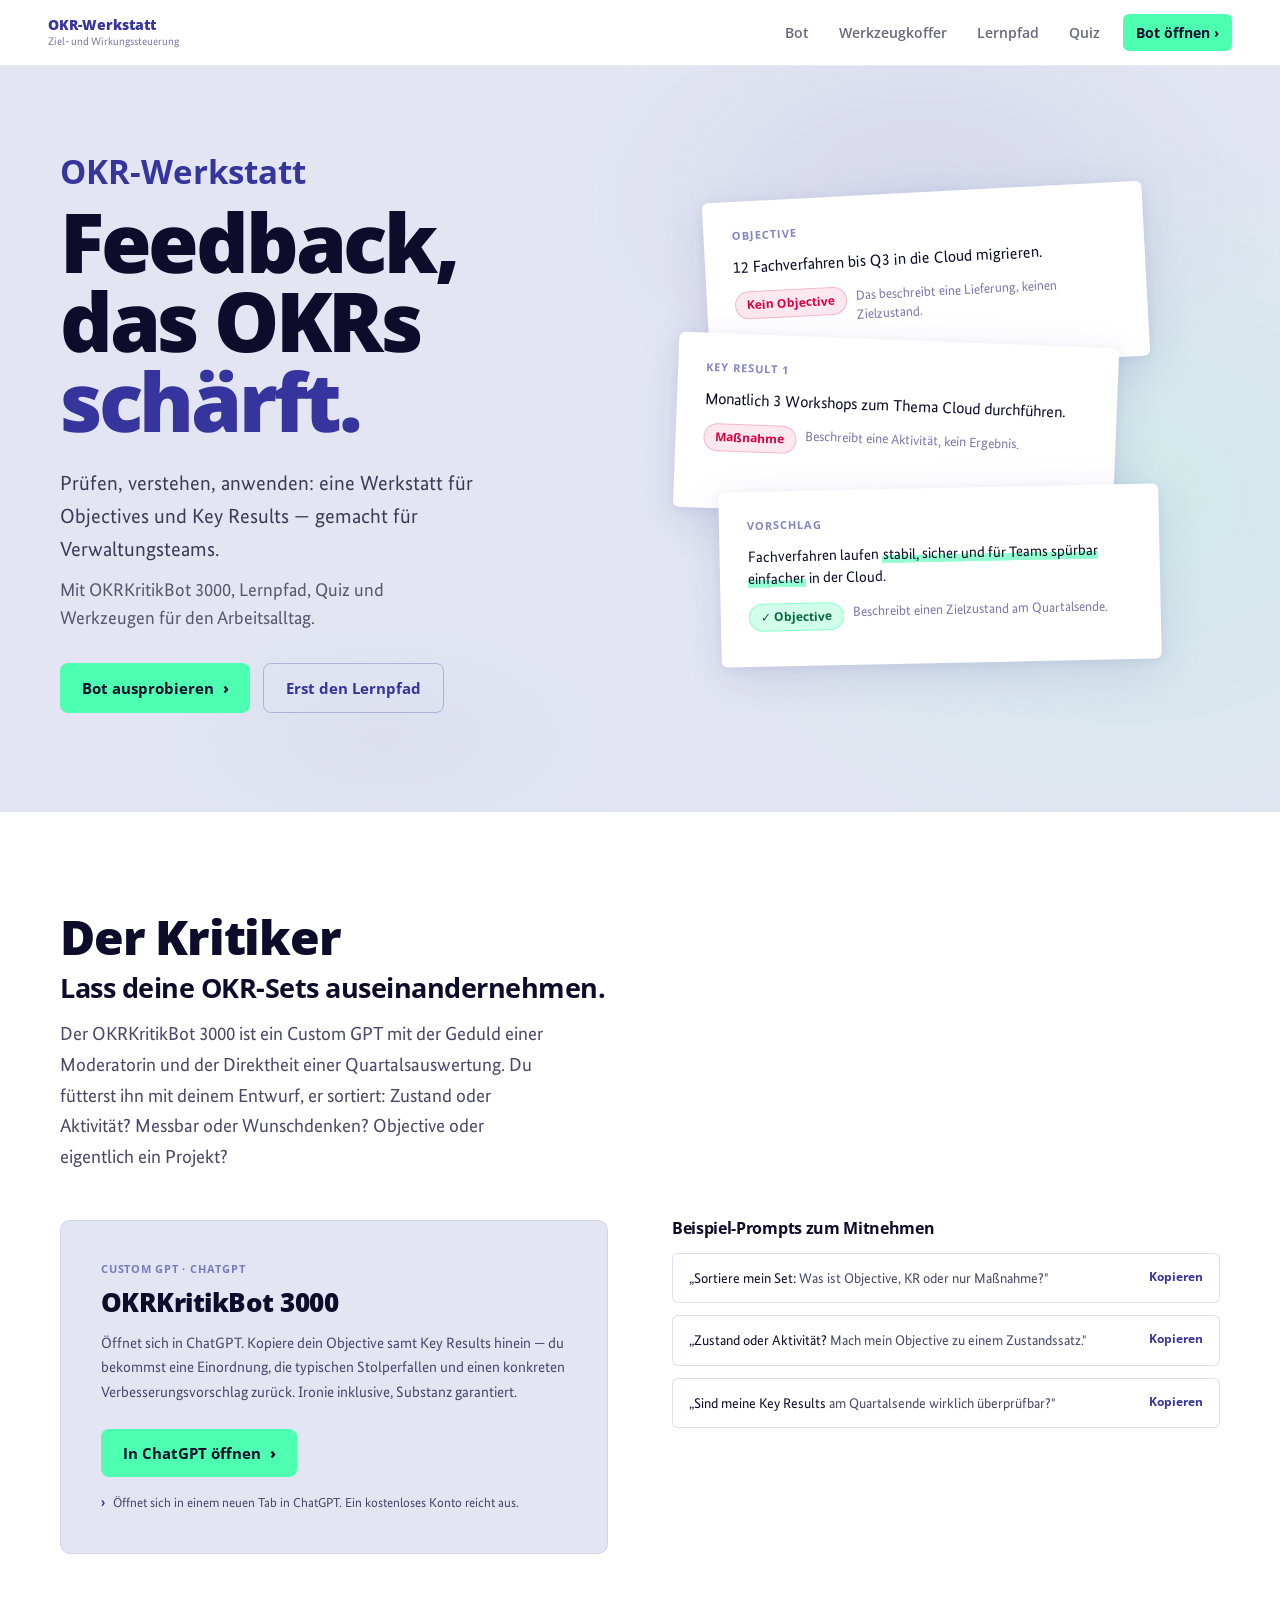
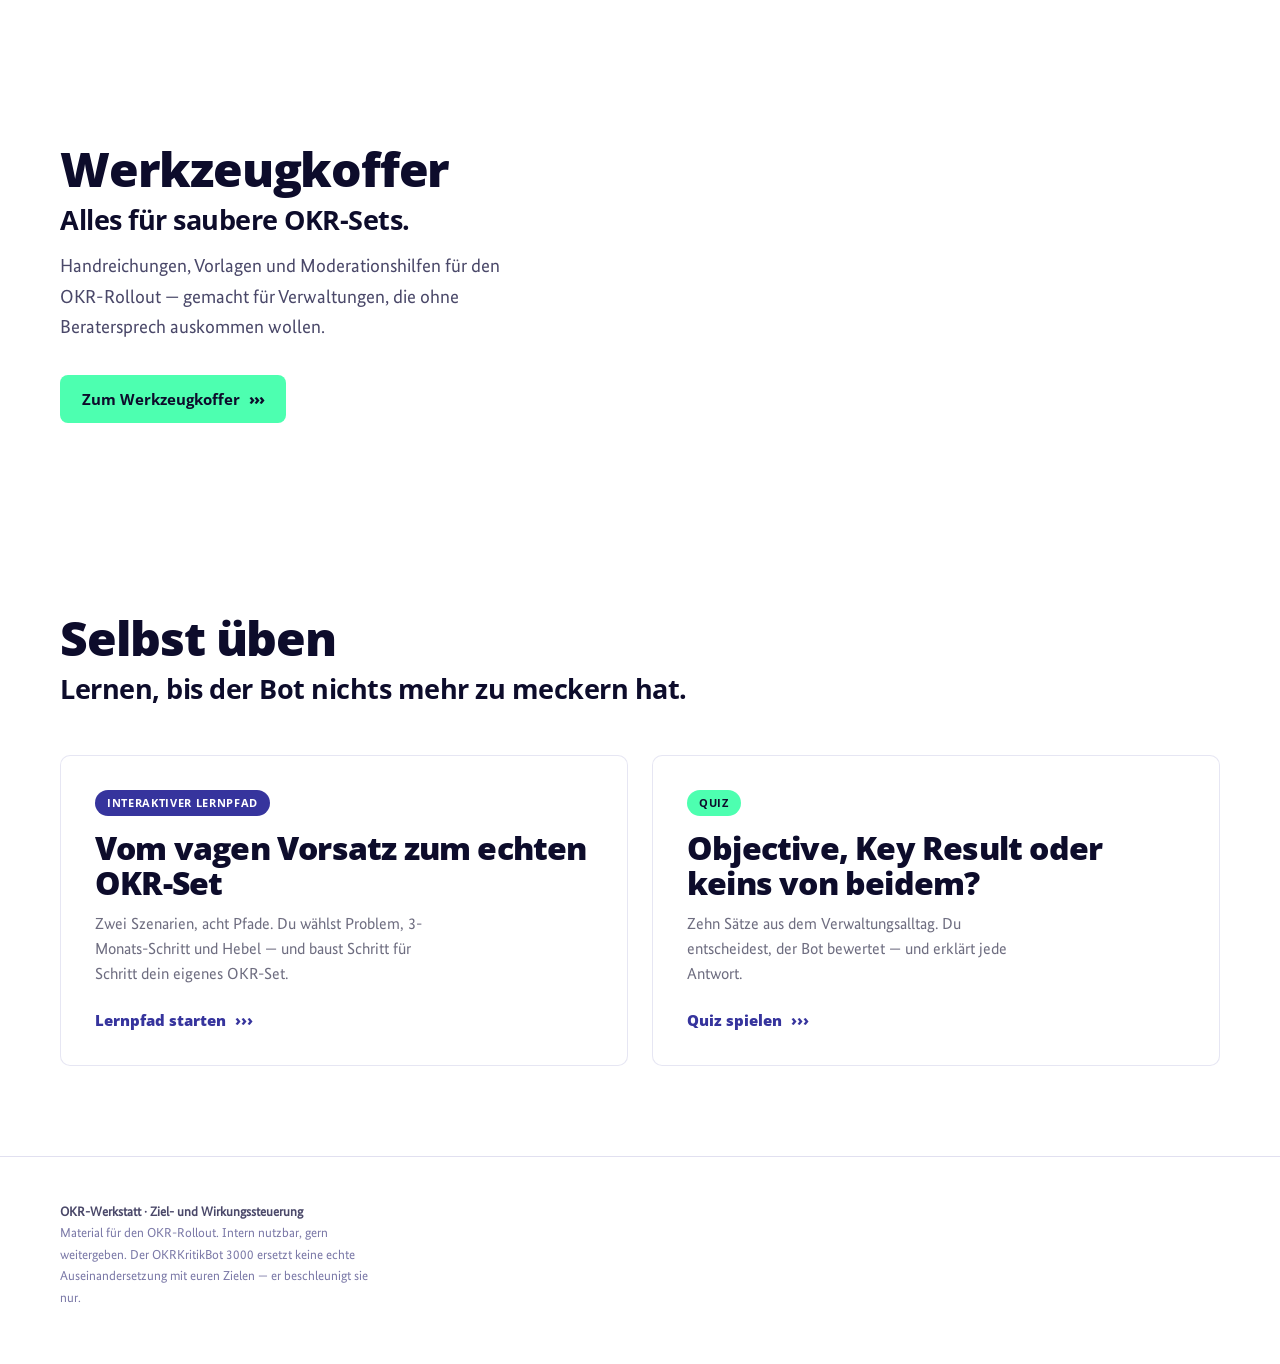
==== index.html @ 4424d6af "Reframe homepage as OKR-Werkstatt" ====
<!DOCTYPE html>
<html lang="de">
<head>
<meta charset="UTF-8" />
<meta name="viewport" content="width=device-width, initial-scale=1.0" />
<meta name="description" content="Die OKR-Werkstatt für Verwaltungsteams: OKRs prüfen, verstehen und mit praktischen Werkzeugen anwenden." />
<title>OKR-Werkstatt — Ziel- und Wirkungssteuerung</title>
<link rel="stylesheet" href="shared/tokens.css" />
<style>
  :root { --accent: #4DFFB0; --accent-ink: #0D0C2B; --r-card: 6px; --r-panel: 10px; }
  .wrap { width: min(1160px, 92vw); margin-inline: auto; }
  section { position: relative; }

  /* ══ NAV ══ */
  nav.top {
    position: sticky; top: 0; z-index: 50;
    display: flex; align-items: center; justify-content: space-between;
    padding: 14px clamp(18px, 4vw, 48px);
    background: rgba(255,255,255,0.92); backdrop-filter: blur(14px);
    border-bottom: 1px solid rgba(54,52,157,0.1);
  }
  nav.top .brand .tag { font-family: var(--display); color: var(--blau); line-height: 1.25; }
  nav.top .brand .tag strong { display: block; font-weight: 800; font-size: 14px; }
  nav.top .brand .tag small { display: block; margin-top: 2px; color: var(--fg-muted); font-family: var(--body); font-size: 11px; font-weight: 400; }
  nav.top .links { display: flex; align-items: center; gap: 4px; }
  nav.top .links a { font-family: var(--display); font-weight: 600; font-size: 14px; text-decoration: none; color: rgba(13,12,43,0.62); padding: 8px 13px; border-radius: 6px; transition: color .2s, background .2s; }
  nav.top .links a:hover { color: var(--blau); background: rgba(54,52,157,0.07); }
  nav.top .links a.cta { background: var(--minze); color: var(--dunkel); font-weight: 700; margin-left: 6px; white-space: nowrap; }
  nav.top .links a.cta:hover { filter: brightness(1.06); }
  @media (max-width: 760px) { .nav-hide { display: none !important; } }

  /* ══ HERO ══ */
  .hero {
    background: #E3E6F2;
    background-image:
      radial-gradient(ellipse 55% 75% at 88% 58%, rgba(77,255,176,0.13) 0%, transparent 65%),
      radial-gradient(ellipse 50% 55% at 72% 18%, rgba(54,52,157,0.08) 0%, transparent 58%),
      radial-gradient(ellipse 40% 35% at 30% 90%, rgba(54,52,157,0.04) 0%, transparent 55%);
    padding: clamp(72px, 10vh, 120px) 0 clamp(80px, 11vh, 130px);
    position: relative; overflow: hidden;
  }
  .hero-wrap {
    display: grid; grid-template-columns: 1fr 1fr;
    gap: clamp(24px, 3.5vw, 56px); align-items: center;
  }
  @media (max-width: 900px) { .hero-wrap { grid-template-columns: 1fr; } }

  /* headline */
  .hero-product { display: block; font-family: var(--display); font-weight: 700; font-size: 0.4em; letter-spacing: 0; color: var(--blau); margin-bottom: 14px; }
  .hero h1 { font-family: var(--display); font-weight: 800; font-size: clamp(3.2rem, 6.4vw, 5.5rem); letter-spacing: -0.04em; line-height: 0.97; color: var(--dunkel); margin: 0; }
  .hero h1 .hl { color: var(--blau); }
  .hero .sub-1 { margin-top: 26px; font-size: clamp(1.08rem, 1.7vw, 1.28rem); line-height: 1.62; color: rgba(13,12,43,0.78); max-width: 42ch; }
  .hero .sub-2 { margin-top: 10px; font-size: clamp(1rem, 1.5vw, 1.15rem); line-height: 1.55; color: rgba(13,12,43,0.66); max-width: 44ch; }
  .hero-cta { display: flex; gap: 13px; margin-top: 30px; flex-wrap: wrap; }

  /* ══ BUTTONS ══ */
  .btn { font-family: var(--display); font-weight: 700; font-size: 15px; cursor: pointer; border: none; border-radius: 8px; padding: 13px 22px; text-decoration: none; display: inline-flex; align-items: center; gap: 9px; transition: transform .15s, filter .2s, background .2s; }
  .btn:active { transform: scale(0.97); }
  .btn .ch { font-weight: 800; letter-spacing: -0.06em; }
  .btn-mint { background: var(--minze); color: var(--dunkel); }
  .btn-mint:hover { filter: brightness(1.07); }
  .btn-outline { background: transparent; color: var(--blau); border: 1.5px solid rgba(54,52,157,0.28); }
  .btn-outline:hover { background: rgba(54,52,157,0.07); }
  .btn-accent { background: var(--accent); color: var(--accent-ink); }
  .btn-accent:hover { filter: brightness(1.07); }
  .btn-ghost { background: transparent; color: #fff; border: 1.5px solid rgba(255,255,255,0.4); }
  .btn-ghost:hover { background: rgba(255,255,255,0.1); }

  /* ══ STACKED DOC CARDS ══ */
  .hero-docs {
    position: relative; height: clamp(450px, 54vh, 540px);
  }
  @media (max-width: 900px) { .hero-docs { height: 380px; margin-bottom: 20px; } }

  .doc-card {
    position: absolute; background: #fff; border-radius: var(--r-card);
    box-shadow: 0 14px 44px rgba(54,52,157,0.13), 0 2px 10px rgba(54,52,157,0.07);
    padding: 26px 28px; width: clamp(320px, 44vw, 440px); min-height: 175px;
    font-family: var(--body);
  }
  .dc-meta { font-family: var(--display); font-weight: 700; font-size: 11px; letter-spacing: 0.09em; text-transform: uppercase; color: rgba(54,52,157,0.6); margin-bottom: 11px; }
  .dc-field { font-family: var(--display); font-weight: 800; font-size: 11.5px; letter-spacing: 0.07em; text-transform: uppercase; color: var(--fg-muted); margin-bottom: 7px; }
  .dc-text { font-size: 16px; line-height: 1.48; color: var(--dunkel); }
  .dc-text.underlined { text-decoration: underline; text-decoration-color: var(--kirsche); text-decoration-thickness: 2px; }
  .dc-ann { display: flex; align-items: flex-start; gap: 9px; margin-top: 13px; }
  .dc-pill { font-family: var(--display); font-weight: 700; font-size: 12px; padding: 4px 11px; border-radius: 999px; white-space: nowrap; flex-shrink: 0; }
  .dc-pill.red { color: var(--kirsche); background: rgba(219,0,69,0.09); border: 1px solid rgba(219,0,69,0.22); }
  .dc-pill.grn { color: #0a6640; background: rgba(77,255,176,0.25); border: 1px solid rgba(77,255,176,0.55); }
  .dc-note { font-size: 13.5px; color: var(--fg-muted); line-height: 1.42; }
  .dc-better { font-size: 15px; color: var(--dunkel); line-height: 1.52; margin-top: 9px; }
  .dc-swipe { background-image: linear-gradient(transparent 58%, rgba(77,255,176,0.6) 58%); padding: 0 1px; }

  .doc-card:nth-child(1) { top: 0;     left: 44px;  transform: rotate(-3deg);   z-index: 1; }
  .doc-card:nth-child(2) { top: 148px; left: 14px;  transform: rotate(2.2deg);  z-index: 2; }
  .doc-card:nth-child(3) { top: 296px; left: 58px;  transform: rotate(-1.2deg); z-index: 3; }
  @media (max-width: 900px) {
    .doc-card { width: 230px; padding: 16px 18px; }
    .doc-card:nth-child(1) { top: 0;    left: 20px; }
    .doc-card:nth-child(2) { top: 110px; left: 8px; }
    .doc-card:nth-child(3) { top: 220px; left: 30px; }
  }

  /* ══ SECTIONS ══ */
  .sec-pad { padding: clamp(60px, 10vh, 120px) 0; }
  .kicker-num { font-family: var(--display); font-weight: 800; font-size: 13px; color: var(--blau); letter-spacing: 0.03em; }
  .sec-title { font-size: clamp(1.9rem, 4vw, 3rem); font-weight: 800; letter-spacing: -0.025em; line-height: 1.04; margin-top: 10px; text-wrap: balance; }
  .sec-sub { font-size: clamp(1rem, 1.5vw, 1.18rem); color: var(--fg-2); max-width: 54ch; margin-top: 16px; line-height: 1.62; }
  .sec-subhead { font-family: var(--display); font-weight: 700; font-size: clamp(1.25rem, 2.2vw, 1.7rem); letter-spacing: -0.018em; line-height: 1.15; color: var(--dunkel); margin-top: 10px; }

  /* ══ BOT SECTION ══ */
  .bot { background: #fff; }
  .bot-grid { display: grid; grid-template-columns: 1fr 1fr; gap: clamp(34px, 5vw, 64px); align-items: start; margin-top: 48px; }
  @media (max-width: 900px) { .bot-grid { grid-template-columns: 1fr; } }
  .bot-card { background: var(--lavendel); border-radius: var(--r-panel); padding: clamp(28px, 4vw, 40px); border: 1px solid rgba(54,52,157,0.1); }
  .bot-card .robo { font-family: var(--display); font-weight: 700; font-size: 11px; letter-spacing: 0.07em; text-transform: uppercase; color: var(--blau); opacity: 0.6; margin-bottom: 10px; }
  .bot-card h3 { font-size: 1.65rem; font-weight: 800; color: var(--dunkel); line-height: 1.1; }
  .bot-card p { color: var(--fg-2); margin-top: 14px; line-height: 1.65; font-size: 15px; }
  .bot-card .btn { margin-top: 24px; }
  .embed-note { margin-top: 16px; font-size: 13px; color: var(--fg-2); display: flex; gap: 8px; align-items: flex-start; }
  .embed-note .ch { color: var(--blau); font-weight: 800; flex-shrink: 0; }

  .prompts { display: flex; flex-direction: column; gap: 12px; }
  .prompts h4 { font-family: var(--display); font-weight: 700; font-size: 1rem; color: var(--fg); margin-bottom: 4px; }
  .prompt { display: flex; align-items: flex-start; gap: 14px; padding: 14px 16px; background: #fff; border: 1px solid var(--line); border-radius: var(--r-card); cursor: pointer; text-align: left; width: 100%; font-family: var(--body); transition: border-color .2s, transform .15s, box-shadow .2s; }
  .prompt:hover { border-color: var(--blau-40); transform: translateY(-2px); box-shadow: 0 8px 24px rgba(54,52,157,0.09); }
  .prompt .q { font-size: 14px; color: var(--fg); line-height: 1.45; }
  .prompt .q span { color: var(--fg-2); }
  .prompt .copy { margin-left: auto; font-family: var(--display); font-weight: 700; font-size: 12px; color: var(--blau); white-space: nowrap; padding-left: 8px; }
  .prompt.copied .copy { color: var(--kirsche); }

  /* ══ WERKZEUGKOFFER TEASER ══ */
  .koffer-teaser { margin-top: 44px; }
  .kt-phases { display: grid; grid-template-columns: repeat(3, 1fr); gap: clamp(20px, 4vw, 48px); }
  @media (max-width: 720px) { .kt-phases { grid-template-columns: 1fr; gap: 0; } }
  .kt-phase { padding-top: 16px; border-top: 1.5px solid rgba(54,52,157,0.18); }
  @media (max-width: 720px) { .kt-phase { padding: 16px 0; } .kt-phase + .kt-phase { border-top-color: rgba(54,52,157,0.1); } }
  .kt-phase .kt-n { font-family: var(--display); font-weight: 800; font-size: 11px; letter-spacing: 0.08em; text-transform: uppercase; color: var(--blau); }
  .kt-phase h4 { font-family: var(--display); font-weight: 700; font-size: 1rem; letter-spacing: -0.01em; color: var(--dunkel); margin-top: 7px; line-height: 1.25; }
  .kt-phase p { font-size: 13px; color: var(--fg-muted); line-height: 1.5; margin-top: 5px; }
  .kt-foot { display: flex; align-items: center; justify-content: space-between; gap: 18px; flex-wrap: wrap; margin-top: 24px; }
  .kt-count { font-family: var(--display); font-weight: 700; font-size: 14px; color: rgba(54,52,157,0.55); }
  .kt-count strong { color: var(--blau); }

  /* ══ ENTRY TILES ══ */
  .entries { display: grid; grid-template-columns: 1fr 1fr; gap: 24px; margin-top: 50px; }
  @media (max-width: 820px) { .entries { grid-template-columns: 1fr; } }
  .tile { position: relative; overflow: hidden; border-radius: var(--r-panel); padding: clamp(24px, 3vw, 34px); text-decoration: none; min-height: 248px; display: flex; flex-direction: column; background: #fff; border: 1.5px solid rgba(54,52,157,0.12); color: var(--dunkel); transition: transform .2s var(--ease), box-shadow .2s var(--ease), border-color .2s var(--ease); }
  .tile:hover { transform: translateY(-3px); border-color: rgba(54,52,157,0.32); box-shadow: 0 16px 40px rgba(54,52,157,0.13); }
  .tile .tlabel { font-family: var(--display); font-weight: 700; font-size: 11px; letter-spacing: 0.06em; text-transform: uppercase; display: inline-flex; align-self: flex-start; padding: 5px 12px; border-radius: 999px; white-space: nowrap; }
  .tile.lern .tlabel { background: var(--blau); color: #fff; }
  .tile.quiz .tlabel { background: var(--minze); color: var(--dunkel); }
  .tile h3 { font-size: clamp(1.5rem, 2.5vw, 2rem); font-weight: 800; letter-spacing: -0.025em; margin-top: 15px; line-height: 1.08; color: var(--dunkel); }
  .tile p { margin-top: 12px; line-height: 1.55; max-width: 42ch; color: rgba(13,12,43,0.6); }
  .tile .open { margin-top: auto; padding-top: 22px; font-family: var(--display); font-weight: 800; font-size: 15px; display: flex; align-items: center; gap: 9px; color: var(--blau); }
  .tile .open .ch { transition: transform .2s; }
  .tile:hover .open .ch { transform: translateX(6px); }
  .tile .big-chev { display: none; }


  /* ══ FOOTER ══ */
  footer.site { background: #fff; border-top: 1px solid var(--line); padding: 44px 0 56px; }
  footer.site .wrap { display: flex; justify-content: space-between; align-items: flex-end; gap: 30px; flex-wrap: wrap; }
  footer.site .fnote { font-size: 13px; color: var(--fg-muted); line-height: 1.65; max-width: 44ch; }
  footer.site .fnote b { color: var(--fg-2); font-weight: 600; }
</style>
</head>
<body>

<!-- ══ NAV ══ -->
<nav class="top">
  <div class="brand">
    <span class="tag"><strong>OKR-Werkstatt</strong><small>Ziel- und Wirkungssteuerung</small></span>
  </div>
  <div class="links">
    <a href="#bot" class="nav-hide">Bot</a>
    <a href="#werkzeugkoffer" class="nav-hide">Werkzeugkoffer</a>
    <a href="lernpfad.html" class="nav-hide">Lernpfad</a>
    <a href="quiz.html" class="nav-hide">Quiz</a>
    <a href="#bot" class="cta">Bot öffnen ›</a>
  </div>
</nav>

<!-- ══ HERO ══ -->
<header class="hero" data-screen-label="Hero">
  <div class="wrap hero-wrap">

    <!-- LEFT: text -->
    <div class="hero-text">
      <h1><span class="hero-product">OKR-Werkstatt</span>Feedback,<br>das OKRs<br><span class="hl">schärft.</span></h1>
      <p class="sub-1">Prüfen, verstehen, anwenden: eine Werkstatt für Objectives und Key Results — gemacht für Verwaltungsteams.</p>
      <p class="sub-2">Mit OKRKritikBot 3000, Lernpfad, Quiz und Werkzeugen für den Arbeitsalltag.</p>
      <div class="hero-cta">
        <a href="#bot" class="btn btn-mint">Bot ausprobieren <span class="ch">›</span></a>
        <a href="lernpfad.html" class="btn btn-outline">Erst den Lernpfad</a>
      </div>
    </div>

    <!-- RIGHT: stacked doc cards -->
    <div class="hero-docs">
      <!-- Doc 1: bad objective -->
      <div class="doc-card">
        <div class="dc-meta">Objective</div>
        <div class="dc-text">12 Fachverfahren bis Q3 in die Cloud migrieren.</div>
        <div class="dc-ann">
          <span class="dc-pill red">Kein Objective</span>
          <span class="dc-note">Das beschreibt eine Lieferung, keinen Zielzustand.</span>
        </div>
      </div>
      <!-- Doc 2: bad KR -->
      <div class="doc-card">
        <div class="dc-meta">Key Result 1</div>
        <div class="dc-text">Monatlich 3 Workshops zum Thema Cloud durchführen.</div>
        <div class="dc-ann">
          <span class="dc-pill red">Maßnahme</span>
          <span class="dc-note">Beschreibt eine Aktivität, kein Ergebnis.</span>
        </div>
      </div>
      <!-- Doc 3: better version -->
      <div class="doc-card">
        <div class="dc-meta">Vorschlag</div>
        <div class="dc-better">Fachverfahren laufen <span class="dc-swipe">stabil, sicher und für Teams spürbar einfacher</span> in der Cloud.</div>
        <div class="dc-ann">
          <span class="dc-pill grn">✓ Objective</span>
          <span class="dc-note">Beschreibt einen Zielzustand am Quartalsende.</span>
        </div>
      </div>
    </div>

  </div>
</header>

<!-- ══ BOT SECTION ══ -->
<section class="bot sec-pad" id="bot" data-screen-label="Bot">
  <div class="wrap">
    <h2 class="sec-title">Der Kritiker</h2>
    <p class="sec-subhead">Lass deine OKR-Sets auseinandernehmen.</p>
    <p class="sec-sub">Der OKRKritikBot 3000 ist ein Custom GPT mit der Geduld einer Moderatorin und der Direktheit einer Quartalsauswertung. Du fütterst ihn mit deinem Entwurf, er sortiert: Zustand oder Aktivität? Messbar oder Wunschdenken? Objective oder eigentlich ein Projekt?</p>
    <div class="bot-grid">
      <div class="bot-card">
        <div class="robo">Custom GPT · ChatGPT</div>
        <h3>OKRKritikBot 3000</h3>
        <p>Öffnet sich in ChatGPT. Kopiere dein Objective samt Key Results hinein — du bekommst eine Einordnung, die typischen Stolperfallen und einen konkreten Verbesserungsvorschlag zurück. Ironie inklusive, Substanz garantiert.</p>
        <a href="https://chatgpt.com/g/g-696805cd1cf881918217c5ffe0626a2d-okrkritikbot3000" class="btn btn-mint" target="_blank" rel="noopener">In ChatGPT öffnen <span class="ch">›</span></a>
        <div class="embed-note"><span class="ch">›</span><span>Öffnet sich in einem neuen Tab in ChatGPT. Ein kostenloses Konto reicht aus.</span></div>
      </div>
      <div class="prompts">
        <h4>Beispiel-Prompts zum Mitnehmen</h4>
        <button class="prompt" data-copy="Hier ist mein OKR-Set. Bitte sortiere: Was ist Objective, was Key Result, was nur eine Maßnahme? Objective: … / KR1: … / KR2: … / KR3: …">
          <span class="q">„Sortiere mein Set: <span>Was ist Objective, KR oder nur Maßnahme?"</span></span>
          <span class="copy">Kopieren</span>
        </button>
        <button class="prompt" data-copy="Mein Objective lautet: … . Beschreibt das einen Zustand oder eine Aktivität? Mach es zu einem echten Zustandssatz.">
          <span class="q">„Zustand oder Aktivität? <span>Mach mein Objective zu einem Zustandssatz."</span></span>
          <span class="copy">Kopieren</span>
        </button>
        <button class="prompt" data-copy="Sind diese Key Results am Quartalsende überprüfbar (erreicht / nicht erreicht), ohne dass sie zu reinen Zahlenzielen verkommen? KR1: … / KR2: … / KR3: …">
          <span class="q">„Sind meine Key Results <span>am Quartalsende wirklich überprüfbar?"</span></span>
          <span class="copy">Kopieren</span>
        </button>
      </div>
    </div>
  </div>
</section>

<!-- ══ WERKZEUGKOFFER ══ -->
<section class="koffer sec-pad" id="werkzeugkoffer" data-screen-label="Werkzeugkoffer">
  <div class="wrap">
    <h2 class="sec-title">Werkzeugkoffer</h2>
    <p class="sec-subhead">Alles für saubere OKR-Sets.</p>
    <p class="sec-sub">Handreichungen, Vorlagen und Moderationshilfen für den OKR-Rollout — gemacht für Verwaltungen, die ohne Beratersprech auskommen wollen.</p>
    <div class="kt-foot" style="margin-top: 32px;">
      <a class="btn btn-mint" href="werkzeugkoffer.html">Zum Werkzeugkoffer <span class="ch">›››</span></a>
    </div>
  </div>
</section>

<!-- ══ ENTRY TILES ══ -->
<section class="sec-pad" data-screen-label="Einstiege">
  <div class="wrap">
    <h2 class="sec-title">Selbst üben</h2>
    <p class="sec-subhead">Lernen, bis der Bot nichts mehr zu meckern hat.</p>
    <div class="entries">
      <a class="tile lern" href="lernpfad.html">
        <span class="big-chev">›››</span>
        <span class="tlabel">Interaktiver Lernpfad</span>
        <h3>Vom vagen Vorsatz zum echten OKR-Set</h3>
        <p>Zwei Szenarien, acht Pfade. Du wählst Problem, 3-Monats-Schritt und Hebel — und baust Schritt für Schritt dein eigenes OKR-Set.</p>
        <span class="open">Lernpfad starten <span class="ch">›››</span></span>
      </a>
      <a class="tile quiz" href="quiz.html">
        <span class="big-chev">›››</span>
        <span class="tlabel">Quiz</span>
        <h3>Objective, Key Result oder keins von beidem?</h3>
        <p>Zehn Sätze aus dem Verwaltungsalltag. Du entscheidest, der Bot bewertet — und erklärt jede Antwort.</p>
        <span class="open">Quiz spielen <span class="ch">›››</span></span>
      </a>
    </div>
  </div>
</section>

<!-- ══ FOOTER ══ -->
<footer class="site">
  <div class="wrap">
    <p class="fnote"><b>OKR-Werkstatt · Ziel- und Wirkungssteuerung</b><br>Material für den OKR-Rollout. Intern nutzbar, gern weitergeben. Der OKRKritikBot 3000 ersetzt keine echte Auseinandersetzung mit euren Zielen — er beschleunigt sie nur.</p>
  </div>
</footer>

<!-- ══ JS ══ -->
<script>
  document.querySelectorAll('.prompt').forEach(function(btn) {
    btn.addEventListener('click', function() {
      var txt = btn.getAttribute('data-copy');
      navigator.clipboard && navigator.clipboard.writeText(txt);
      var label = btn.querySelector('.copy'); var prev = label.textContent;
      btn.classList.add('copied'); label.textContent = 'Kopiert ✓';
      setTimeout(function() { btn.classList.remove('copied'); label.textContent = prev; }, 1600);
    });
  });
  document.querySelectorAll('.tool[data-soon]').forEach(function(a) {
    a.addEventListener('click', function(e) { e.preventDefault(); });
  });
</script>

</body>
</html>
---- shared/tokens.css ----
/* ============================================================
   BMDS / Das Haus — Design Tokens (adapted for OKRKritikBot site)
   ============================================================ */

@import url('https://fonts.googleapis.com/css2?family=Open+Sans:ital,wght@0,300;0,400;0,500;0,600;0,700;0,800;1,400&display=swap');

@font-face {
  font-family: 'BundesSans';
  src: url('../assets/fonts/BundesSans-Web-Regular.woff2') format('woff2'),
       url('../assets/fonts/BundesSans-Web-Regular.woff') format('woff');
  font-weight: 400;
  font-style: normal;
  font-display: swap;
}
@font-face {
  font-family: 'BundesSans';
  src: url('../assets/fonts/BundesSans-Web-RegularItalic.woff2') format('woff2'),
       url('../assets/fonts/BundesSans-Web-RegularItalic.woff') format('woff');
  font-weight: 400;
  font-style: italic;
  font-display: swap;
}

:root {
  /* Brand palette */
  --blau:        #36349D;
  --minze:       #4DFFB0;
  --kirsche:     #DB0045;
  --lavendel:    #E3E6F2;
  --weiss:       #FFFFFF;
  --dunkel:      #0D0C2B;

  --blau-10:     #EEEEF9;
  --blau-20:     #C5C4EA;
  --blau-40:     #8B89CF;
  --blau-60:     #5957B4;
  --blau-80:     #3B39A6;
  --minze-20:    #C9FFF0;
  --minze-40:    #96FFD9;
  --kirsche-10:  #FCEEE3;
  --kirsche-60:  #E84070;

  /* Semantic (light) */
  --fg:          var(--dunkel);
  --fg-2:        #4A4869;
  --fg-muted:    #7C7AA8;
  --line:        rgba(54,52,157,0.15);
  --line-strong: rgba(54,52,157,0.35);

  /* Type */
  --display: 'Open Sans', system-ui, sans-serif;
  --body:    'BundesSans', 'Open Sans', system-ui, sans-serif;

  /* Accent — overridable by Tweaks */
  --accent:      var(--minze);
  --accent-ink:  var(--dunkel);

  /* Motion */
  --ease: cubic-bezier(0.16, 1, 0.3, 1);
}

* { margin: 0; padding: 0; box-sizing: border-box; }

html { scroll-behavior: smooth; -webkit-font-smoothing: antialiased; }

body {
  font-family: var(--body);
  color: var(--fg);
  background: var(--weiss);
  line-height: 1.5;
}

::selection { background: var(--minze); color: var(--dunkel); }

h1,h2,h3,h4 { font-family: var(--display); font-weight: 700; letter-spacing: -0.02em; line-height: 1.05; }

a { color: inherit; }

/* The >>> motif rendered with text for crispness */
.chev { font-family: var(--display); font-weight: 800; letter-spacing: -0.05em; }
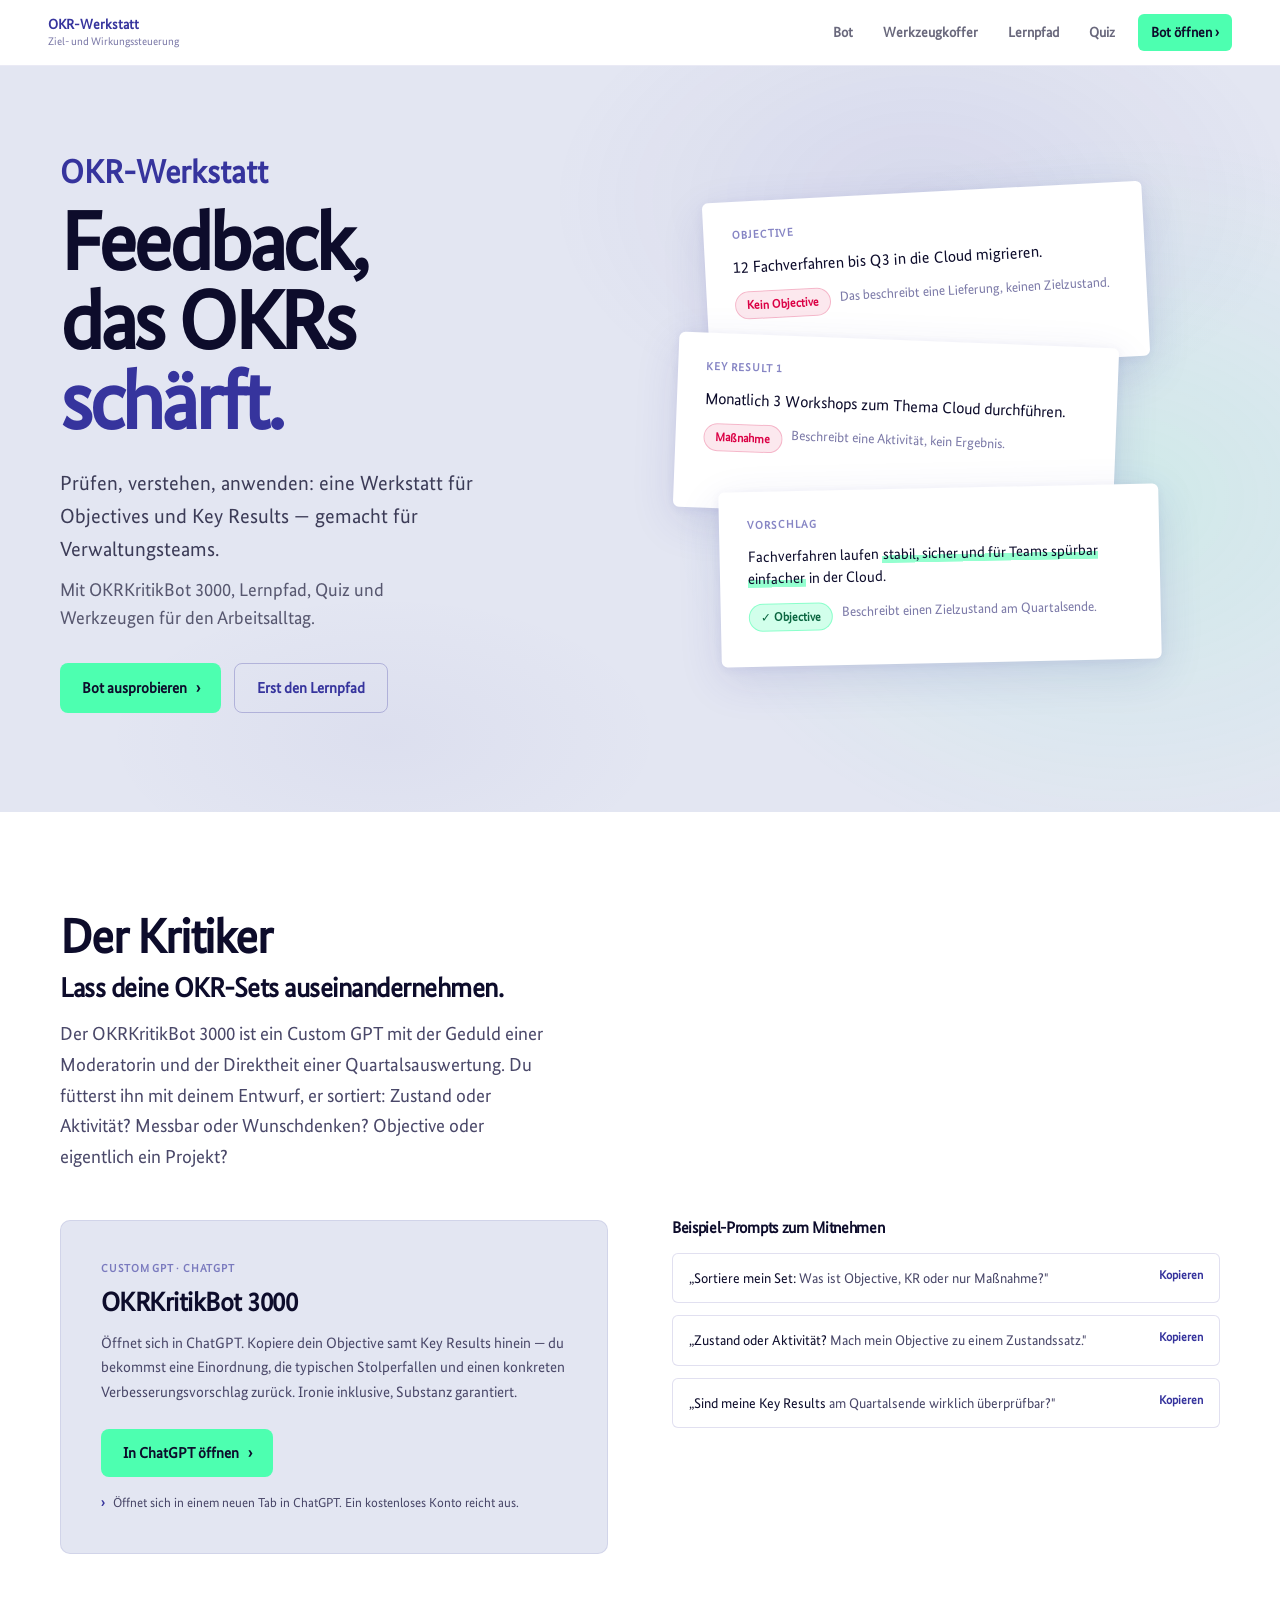
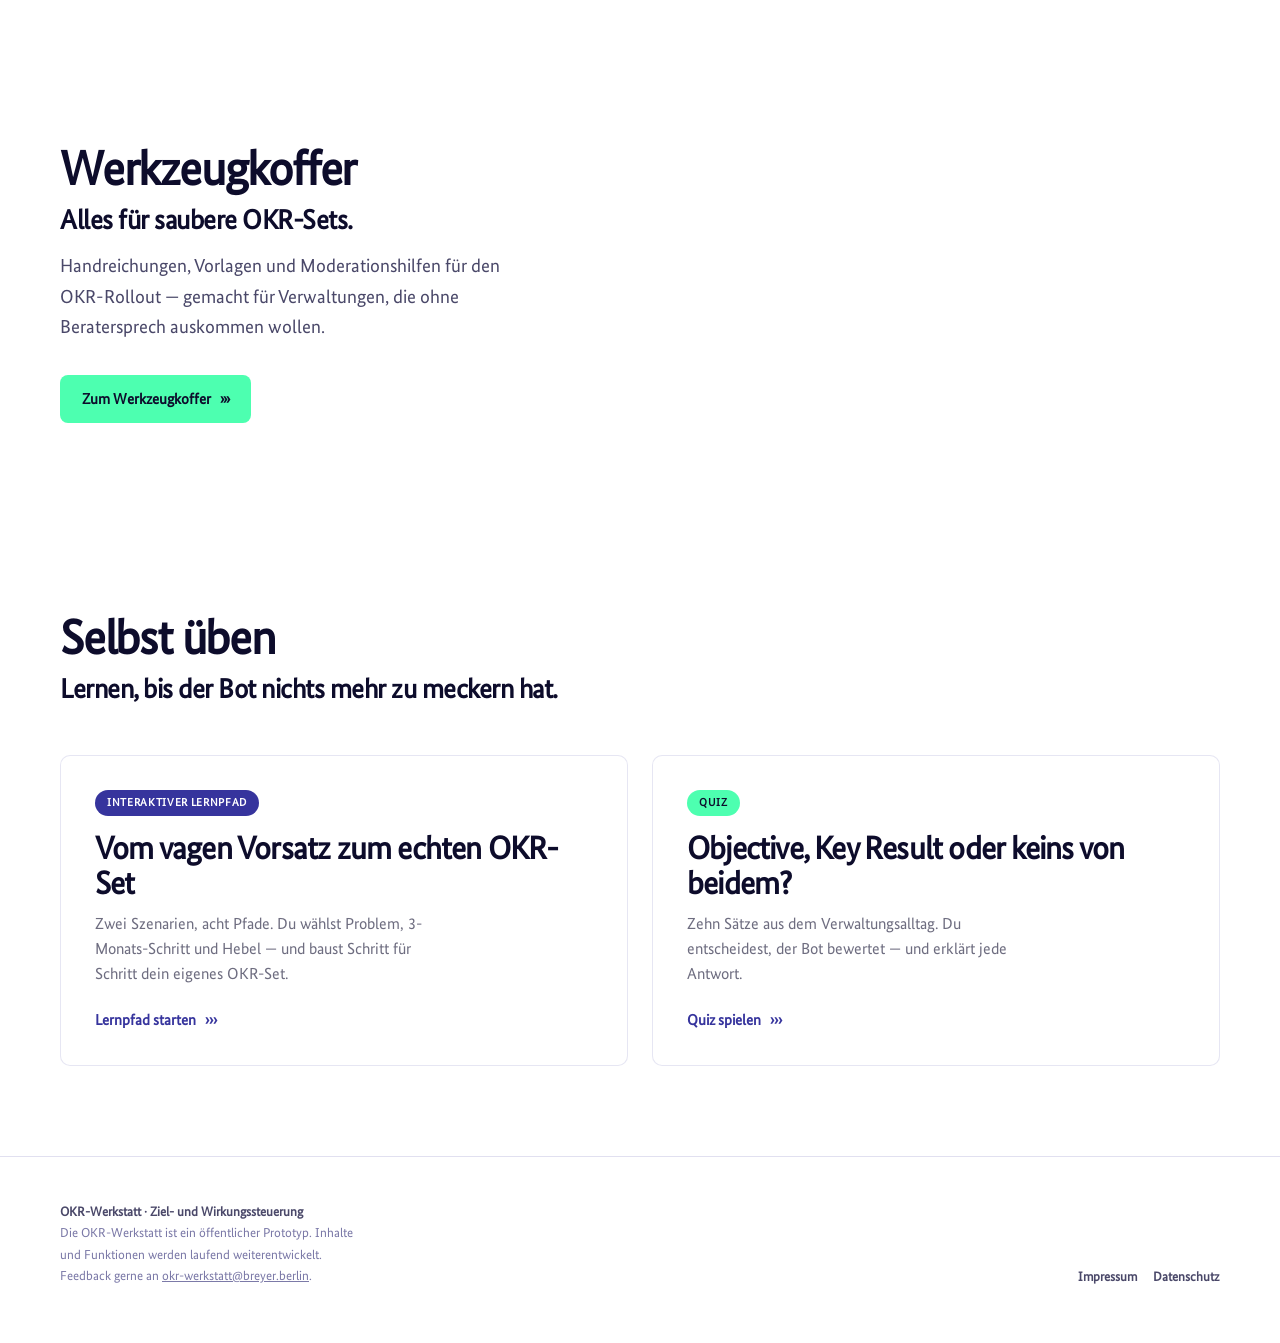
==== commit 0ac4bdd9: "Veröffentlichung vorbereitet" ====
--- a/index.html
+++ b/index.html
@@ -162,6 +162,9 @@
   footer.site .wrap { display: flex; justify-content: space-between; align-items: flex-end; gap: 30px; flex-wrap: wrap; }
   footer.site .fnote { font-size: 13px; color: var(--fg-muted); line-height: 1.65; max-width: 44ch; }
   footer.site .fnote b { color: var(--fg-2); font-weight: 600; }
+  footer.site .flinks { display: flex; gap: 16px; flex-wrap: wrap; }
+  footer.site .flinks a { color: var(--fg-2); font-size: 13px; font-weight: 600; text-decoration: none; }
+  footer.site .flinks a:hover { color: var(--blau); }
 </style>
 </head>
 <body>
@@ -301,7 +304,11 @@
 <!-- ══ FOOTER ══ -->
 <footer class="site">
   <div class="wrap">
-    <p class="fnote"><b>OKR-Werkstatt · Ziel- und Wirkungssteuerung</b><br>Material für den OKR-Rollout. Intern nutzbar, gern weitergeben. Der OKRKritikBot 3000 ersetzt keine echte Auseinandersetzung mit euren Zielen — er beschleunigt sie nur.</p>
+    <p class="fnote"><b>OKR-Werkstatt · Ziel- und Wirkungssteuerung</b><br>Die OKR-Werkstatt ist ein öffentlicher Prototyp. Inhalte und Funktionen werden laufend weiterentwickelt. Feedback gerne an <a href="mailto:okr-werkstatt@breyer.berlin">okr-werkstatt@breyer.berlin</a>.</p>
+    <div class="flinks">
+      <a href="impressum.html">Impressum</a>
+      <a href="datenschutz.html">Datenschutz</a>
+    </div>
   </div>
 </footer>
 
--- a/shared/tokens.css
+++ b/shared/tokens.css
@@ -1,8 +1,6 @@
 /* ============================================================
    BMDS / Das Haus — Design Tokens (adapted for OKRKritikBot site)
    ============================================================ */
-
-@import url('https://fonts.googleapis.com/css2?family=Open+Sans:ital,wght@0,300;0,400;0,500;0,600;0,700;0,800;1,400&display=swap');
 
 @font-face {
   font-family: 'BundesSans';
@@ -48,7 +46,7 @@
   --line-strong: rgba(54,52,157,0.35);
 
   /* Type */
-  --display: 'Open Sans', system-ui, sans-serif;
+  --display: 'BundesSans', system-ui, sans-serif;
   --body:    'BundesSans', 'Open Sans', system-ui, sans-serif;
 
   /* Accent — overridable by Tweaks */
@@ -76,5 +74,37 @@
 
 a { color: inherit; }
 
+.legal-footer {
+  padding: 28px clamp(18px, 4vw, 48px);
+  border-top: 1px solid var(--line);
+  background: var(--weiss);
+  color: var(--fg-muted);
+  font-size: 13px;
+}
+
+.legal-footer-inner {
+  width: min(1160px, 92vw);
+  margin-inline: auto;
+  display: flex;
+  align-items: center;
+  justify-content: space-between;
+  gap: 18px;
+  flex-wrap: wrap;
+}
+
+.legal-footer-links {
+  display: flex;
+  gap: 16px;
+  flex-wrap: wrap;
+}
+
+.legal-footer a {
+  color: var(--fg-2);
+  text-decoration: none;
+  font-weight: 600;
+}
+
+.legal-footer a:hover { color: var(--blau); }
+
 /* The >>> motif rendered with text for crispness */
 .chev { font-family: var(--display); font-weight: 800; letter-spacing: -0.05em; }
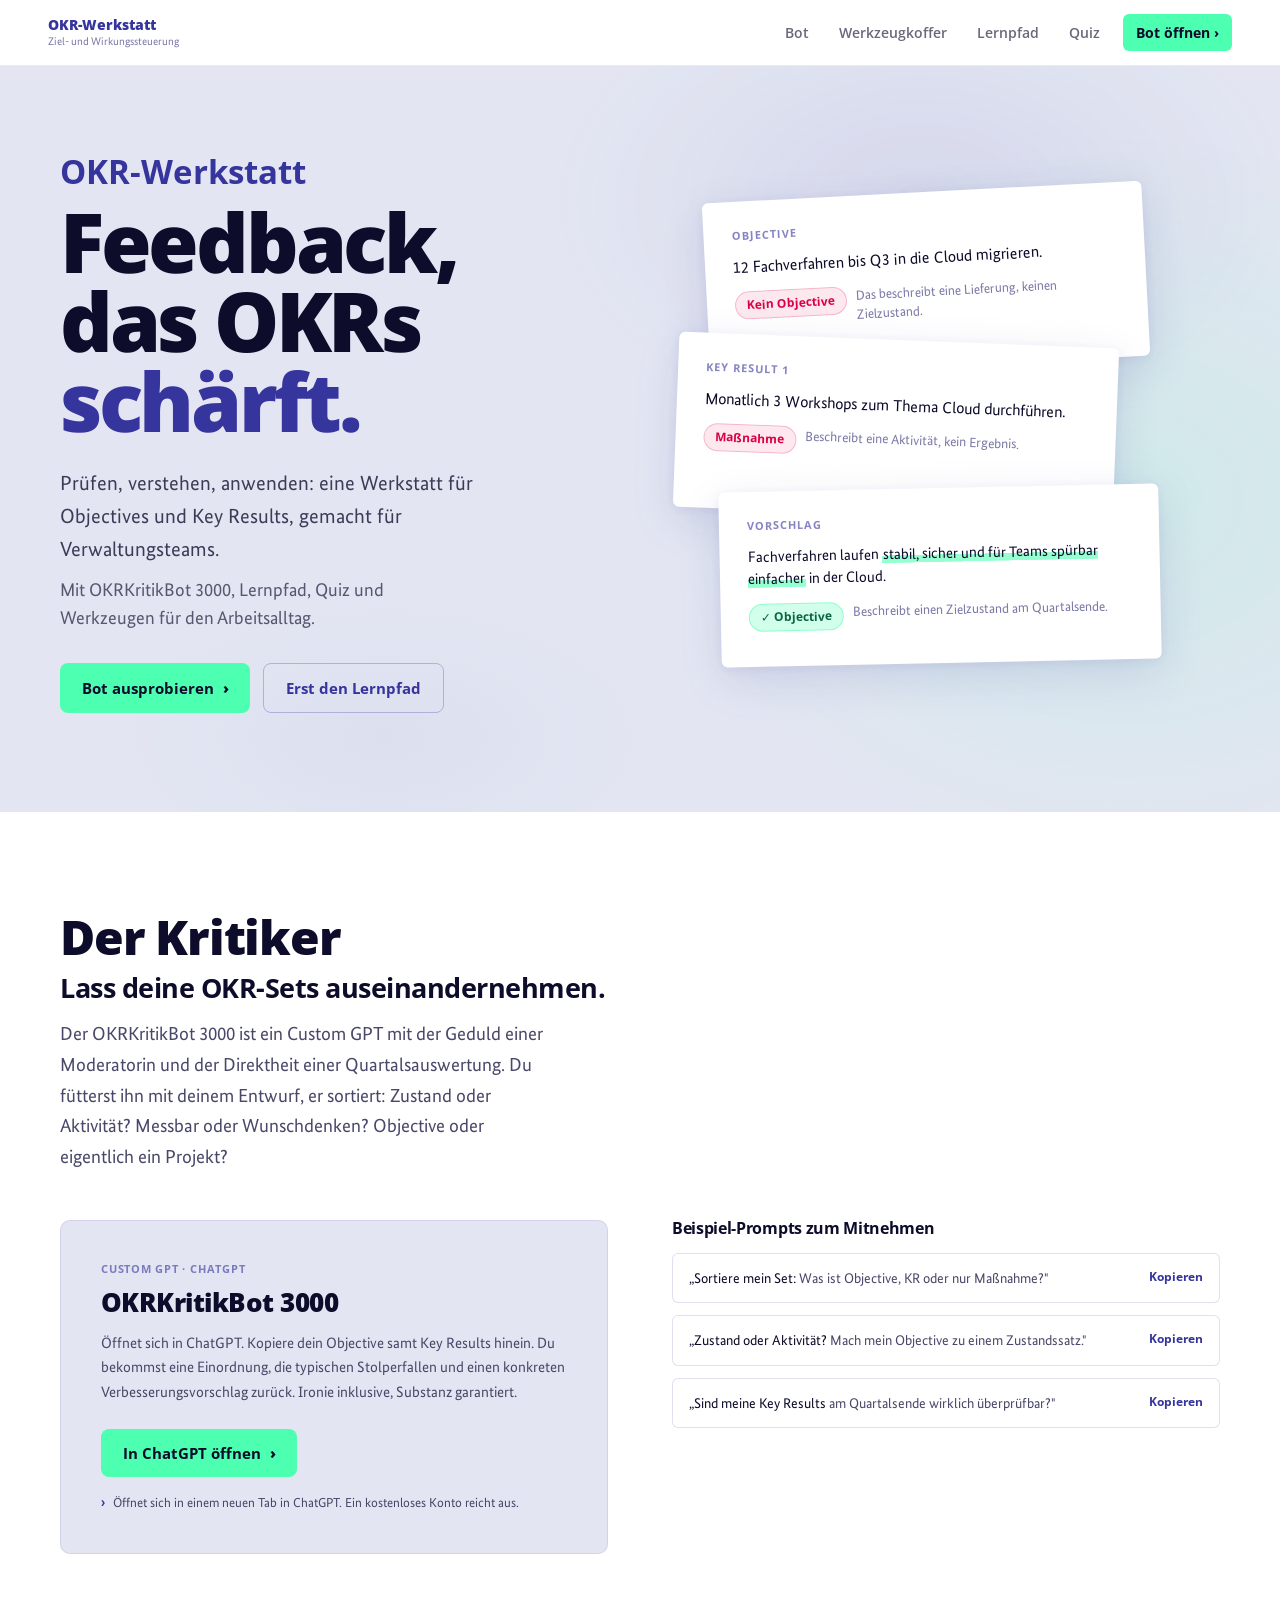
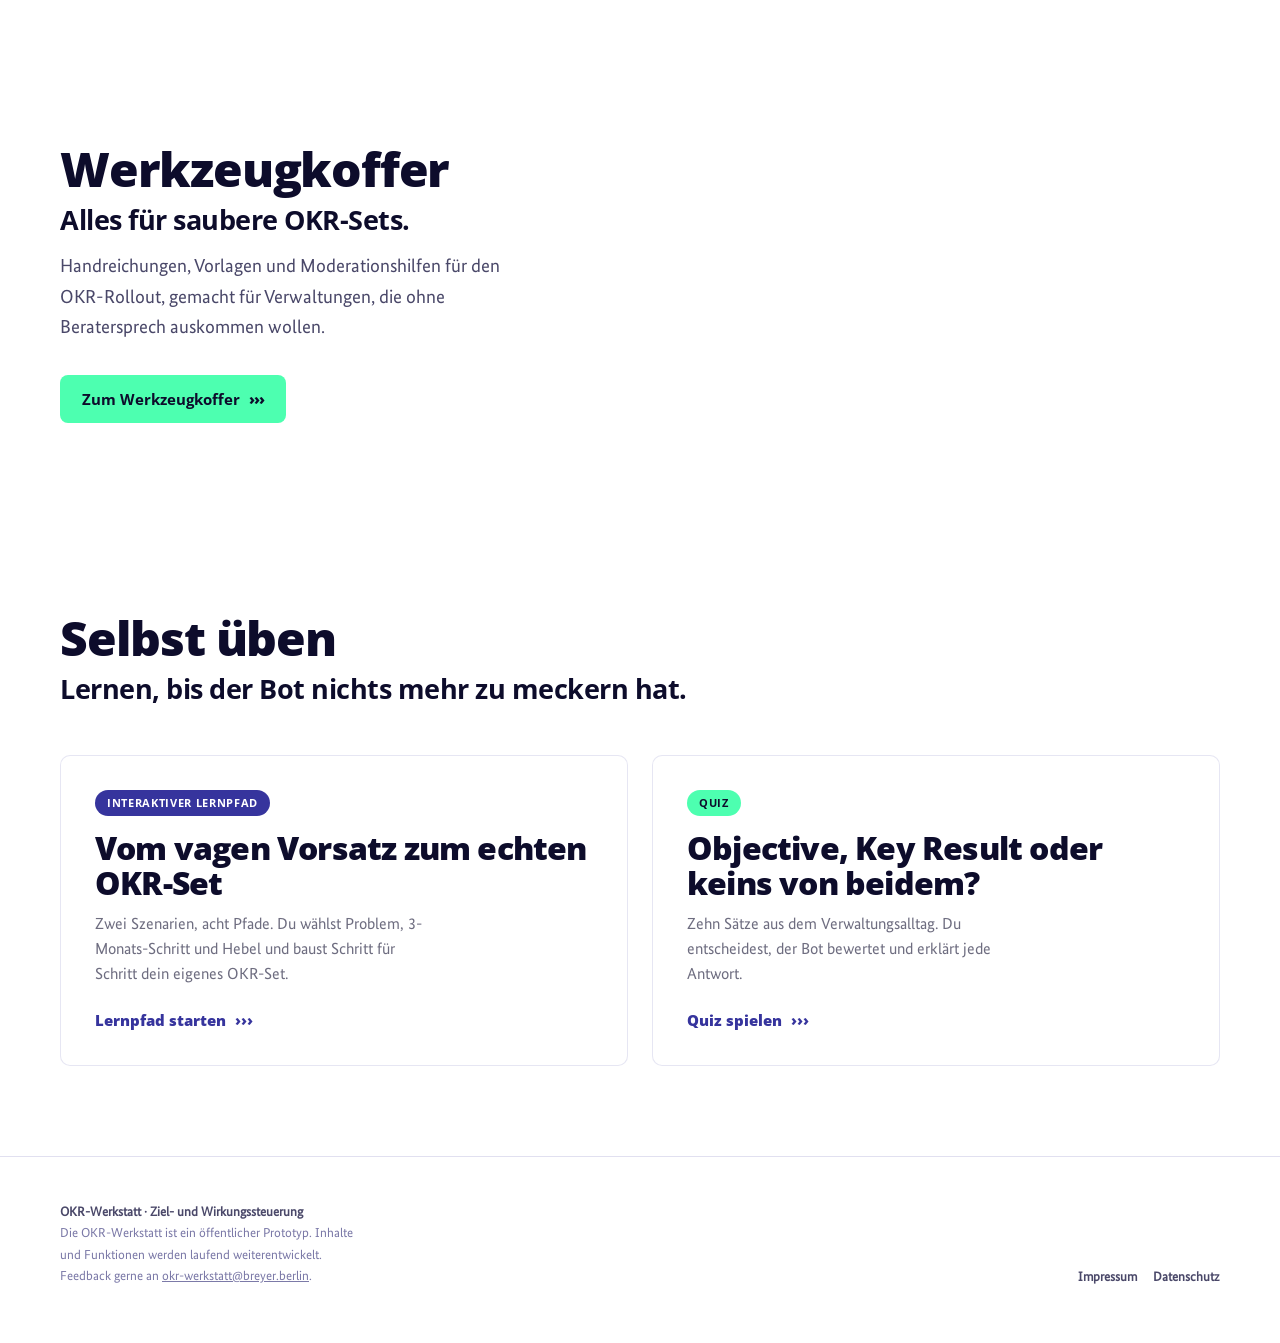
==== commit be97bd42: "Replace em dashes across site copy" ====
--- a/index.html
+++ b/index.html
@@ -4,7 +4,7 @@
 <meta charset="UTF-8" />
 <meta name="viewport" content="width=device-width, initial-scale=1.0" />
 <meta name="description" content="Die OKR-Werkstatt für Verwaltungsteams: OKRs prüfen, verstehen und mit praktischen Werkzeugen anwenden." />
-<title>OKR-Werkstatt — Ziel- und Wirkungssteuerung</title>
+<title>OKR-Werkstatt | Ziel- und Wirkungssteuerung</title>
 <link rel="stylesheet" href="shared/tokens.css" />
 <style>
   :root { --accent: #4DFFB0; --accent-ink: #0D0C2B; --r-card: 6px; --r-panel: 10px; }
@@ -190,7 +190,7 @@
     <!-- LEFT: text -->
     <div class="hero-text">
       <h1><span class="hero-product">OKR-Werkstatt</span>Feedback,<br>das OKRs<br><span class="hl">schärft.</span></h1>
-      <p class="sub-1">Prüfen, verstehen, anwenden: eine Werkstatt für Objectives und Key Results — gemacht für Verwaltungsteams.</p>
+      <p class="sub-1">Prüfen, verstehen, anwenden: eine Werkstatt für Objectives und Key Results, gemacht für Verwaltungsteams.</p>
       <p class="sub-2">Mit OKRKritikBot 3000, Lernpfad, Quiz und Werkzeugen für den Arbeitsalltag.</p>
       <div class="hero-cta">
         <a href="#bot" class="btn btn-mint">Bot ausprobieren <span class="ch">›</span></a>
@@ -242,7 +242,7 @@
       <div class="bot-card">
         <div class="robo">Custom GPT · ChatGPT</div>
         <h3>OKRKritikBot 3000</h3>
-        <p>Öffnet sich in ChatGPT. Kopiere dein Objective samt Key Results hinein — du bekommst eine Einordnung, die typischen Stolperfallen und einen konkreten Verbesserungsvorschlag zurück. Ironie inklusive, Substanz garantiert.</p>
+        <p>Öffnet sich in ChatGPT. Kopiere dein Objective samt Key Results hinein. Du bekommst eine Einordnung, die typischen Stolperfallen und einen konkreten Verbesserungsvorschlag zurück. Ironie inklusive, Substanz garantiert.</p>
         <a href="https://chatgpt.com/g/g-696805cd1cf881918217c5ffe0626a2d-okrkritikbot3000" class="btn btn-mint" target="_blank" rel="noopener">In ChatGPT öffnen <span class="ch">›</span></a>
         <div class="embed-note"><span class="ch">›</span><span>Öffnet sich in einem neuen Tab in ChatGPT. Ein kostenloses Konto reicht aus.</span></div>
       </div>
@@ -270,7 +270,7 @@
   <div class="wrap">
     <h2 class="sec-title">Werkzeugkoffer</h2>
     <p class="sec-subhead">Alles für saubere OKR-Sets.</p>
-    <p class="sec-sub">Handreichungen, Vorlagen und Moderationshilfen für den OKR-Rollout — gemacht für Verwaltungen, die ohne Beratersprech auskommen wollen.</p>
+    <p class="sec-sub">Handreichungen, Vorlagen und Moderationshilfen für den OKR-Rollout, gemacht für Verwaltungen, die ohne Beratersprech auskommen wollen.</p>
     <div class="kt-foot" style="margin-top: 32px;">
       <a class="btn btn-mint" href="werkzeugkoffer.html">Zum Werkzeugkoffer <span class="ch">›››</span></a>
     </div>
@@ -287,14 +287,14 @@
         <span class="big-chev">›››</span>
         <span class="tlabel">Interaktiver Lernpfad</span>
         <h3>Vom vagen Vorsatz zum echten OKR-Set</h3>
-        <p>Zwei Szenarien, acht Pfade. Du wählst Problem, 3-Monats-Schritt und Hebel — und baust Schritt für Schritt dein eigenes OKR-Set.</p>
+        <p>Zwei Szenarien, acht Pfade. Du wählst Problem, 3-Monats-Schritt und Hebel und baust Schritt für Schritt dein eigenes OKR-Set.</p>
         <span class="open">Lernpfad starten <span class="ch">›››</span></span>
       </a>
       <a class="tile quiz" href="quiz.html">
         <span class="big-chev">›››</span>
         <span class="tlabel">Quiz</span>
         <h3>Objective, Key Result oder keins von beidem?</h3>
-        <p>Zehn Sätze aus dem Verwaltungsalltag. Du entscheidest, der Bot bewertet — und erklärt jede Antwort.</p>
+        <p>Zehn Sätze aus dem Verwaltungsalltag. Du entscheidest, der Bot bewertet und erklärt jede Antwort.</p>
         <span class="open">Quiz spielen <span class="ch">›››</span></span>
       </a>
     </div>
--- a/shared/tokens.css
+++ b/shared/tokens.css
@@ -1,5 +1,5 @@
 /* ============================================================
-   BMDS / Das Haus — Design Tokens (adapted for OKRKritikBot site)
+   BMDS / Das Haus: Design Tokens (adapted for OKRKritikBot site)
    ============================================================ */
 
 @font-face {
@@ -7,6 +7,13 @@
   src: url('../assets/fonts/BundesSans-Web-Regular.woff2') format('woff2'),
        url('../assets/fonts/BundesSans-Web-Regular.woff') format('woff');
   font-weight: 400;
+  font-style: normal;
+  font-display: swap;
+}
+@font-face {
+  font-family: 'Open Sans';
+  src: url('../assets/fonts/OpenSans-Variable.ttf') format('truetype');
+  font-weight: 300 800;
   font-style: normal;
   font-display: swap;
 }
@@ -46,10 +53,10 @@
   --line-strong: rgba(54,52,157,0.35);
 
   /* Type */
-  --display: 'BundesSans', system-ui, sans-serif;
+  --display: 'Open Sans', system-ui, sans-serif;
   --body:    'BundesSans', 'Open Sans', system-ui, sans-serif;
 
-  /* Accent — overridable by Tweaks */
+  /* Accent: overridable by Tweaks */
   --accent:      var(--minze);
   --accent-ink:  var(--dunkel);
 
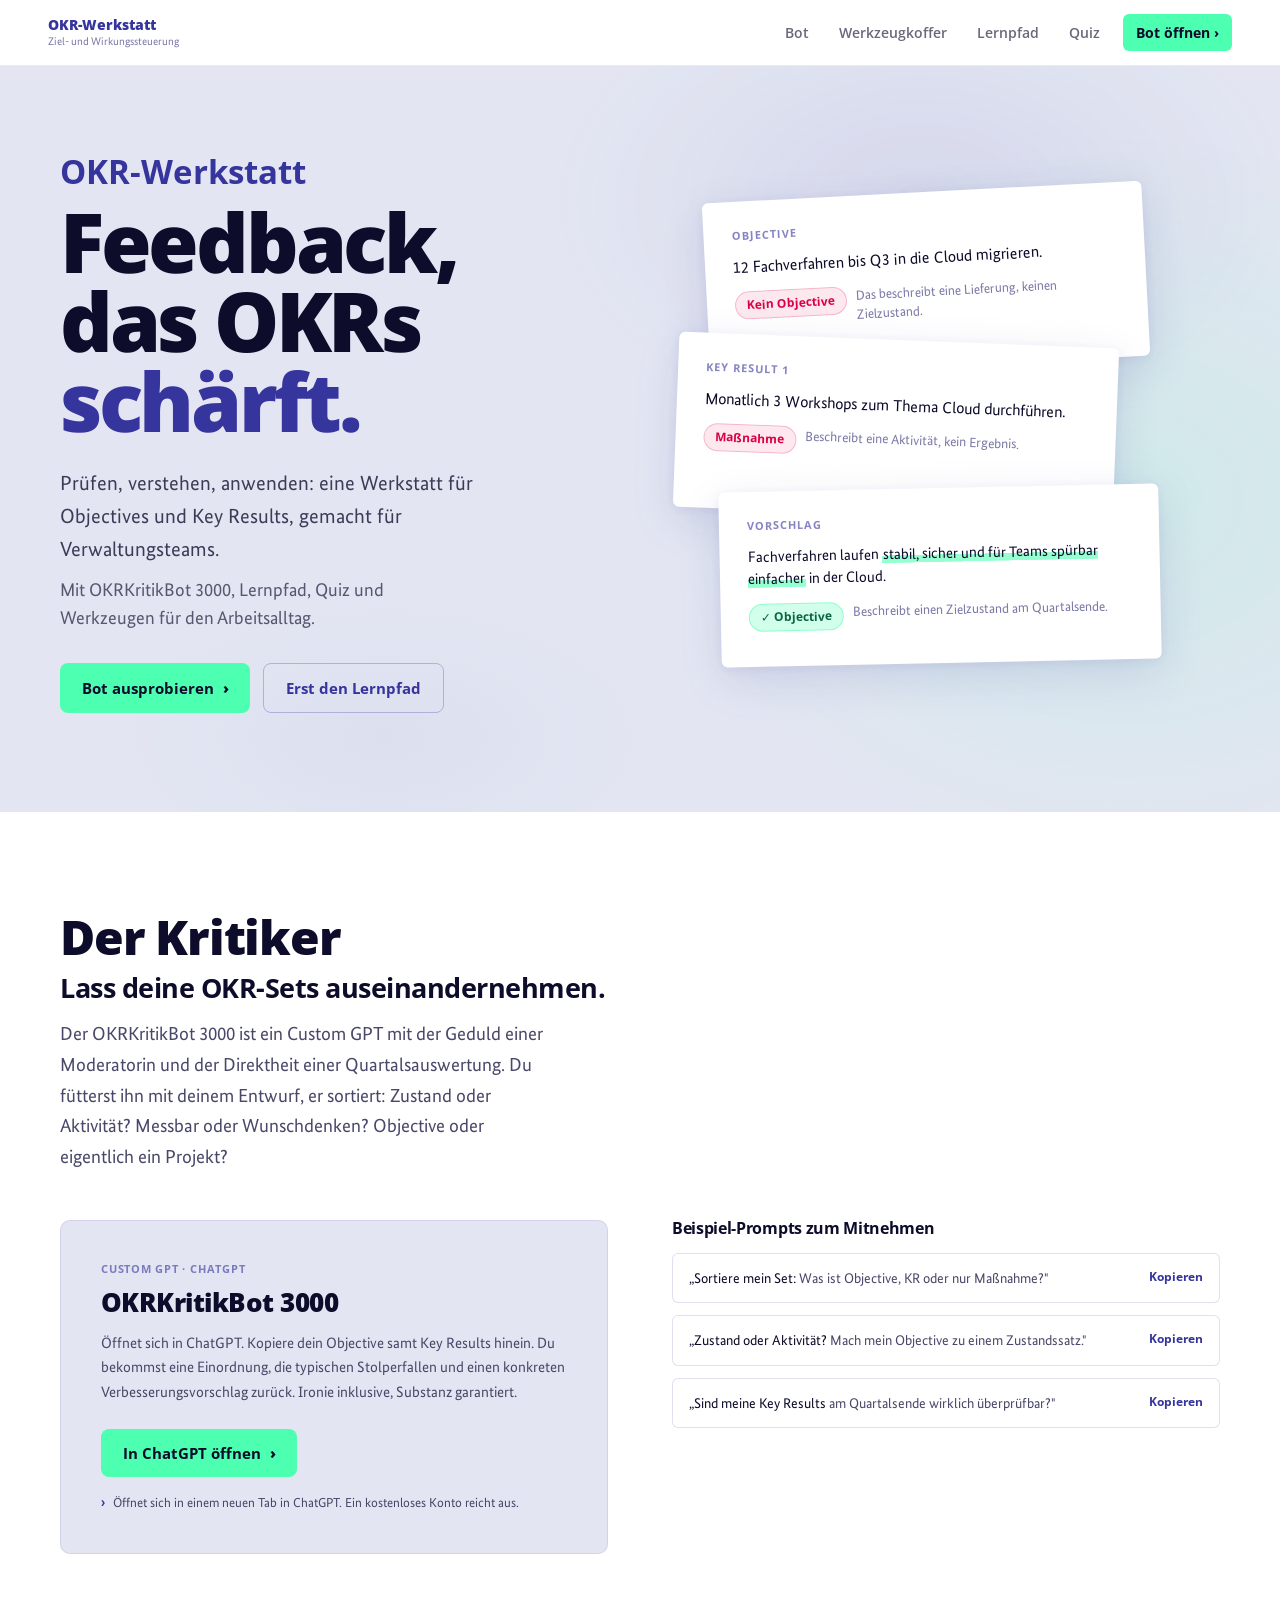
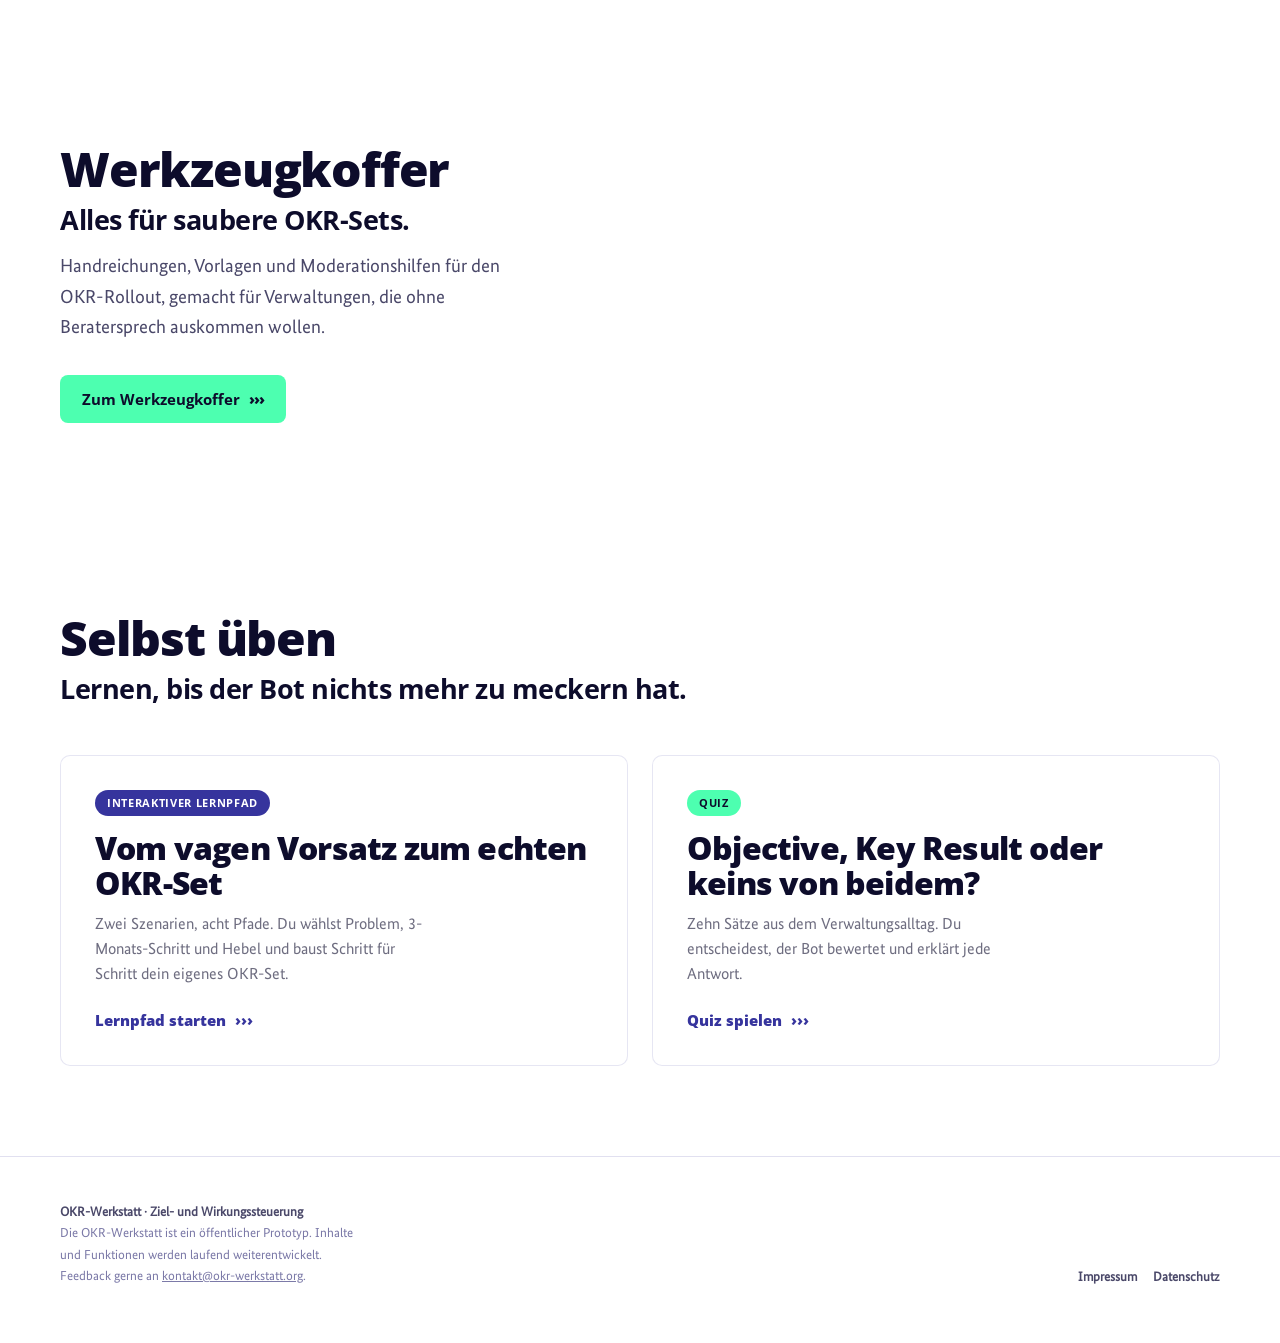
==== commit 733089f6: "fonts and wording / lernpfad" ====
--- a/index.html
+++ b/index.html
@@ -304,7 +304,7 @@
 <!-- ══ FOOTER ══ -->
 <footer class="site">
   <div class="wrap">
-    <p class="fnote"><b>OKR-Werkstatt · Ziel- und Wirkungssteuerung</b><br>Die OKR-Werkstatt ist ein öffentlicher Prototyp. Inhalte und Funktionen werden laufend weiterentwickelt. Feedback gerne an <a href="mailto:okr-werkstatt@breyer.berlin">okr-werkstatt@breyer.berlin</a>.</p>
+    <p class="fnote"><b>OKR-Werkstatt · Ziel- und Wirkungssteuerung</b><br>Die OKR-Werkstatt ist ein öffentlicher Prototyp. Inhalte und Funktionen werden laufend weiterentwickelt. Feedback gerne an <a href="mailto:kontakt@okr-werkstatt.org">kontakt@okr-werkstatt.org</a>.</p>
     <div class="flinks">
       <a href="impressum.html">Impressum</a>
       <a href="datenschutz.html">Datenschutz</a>
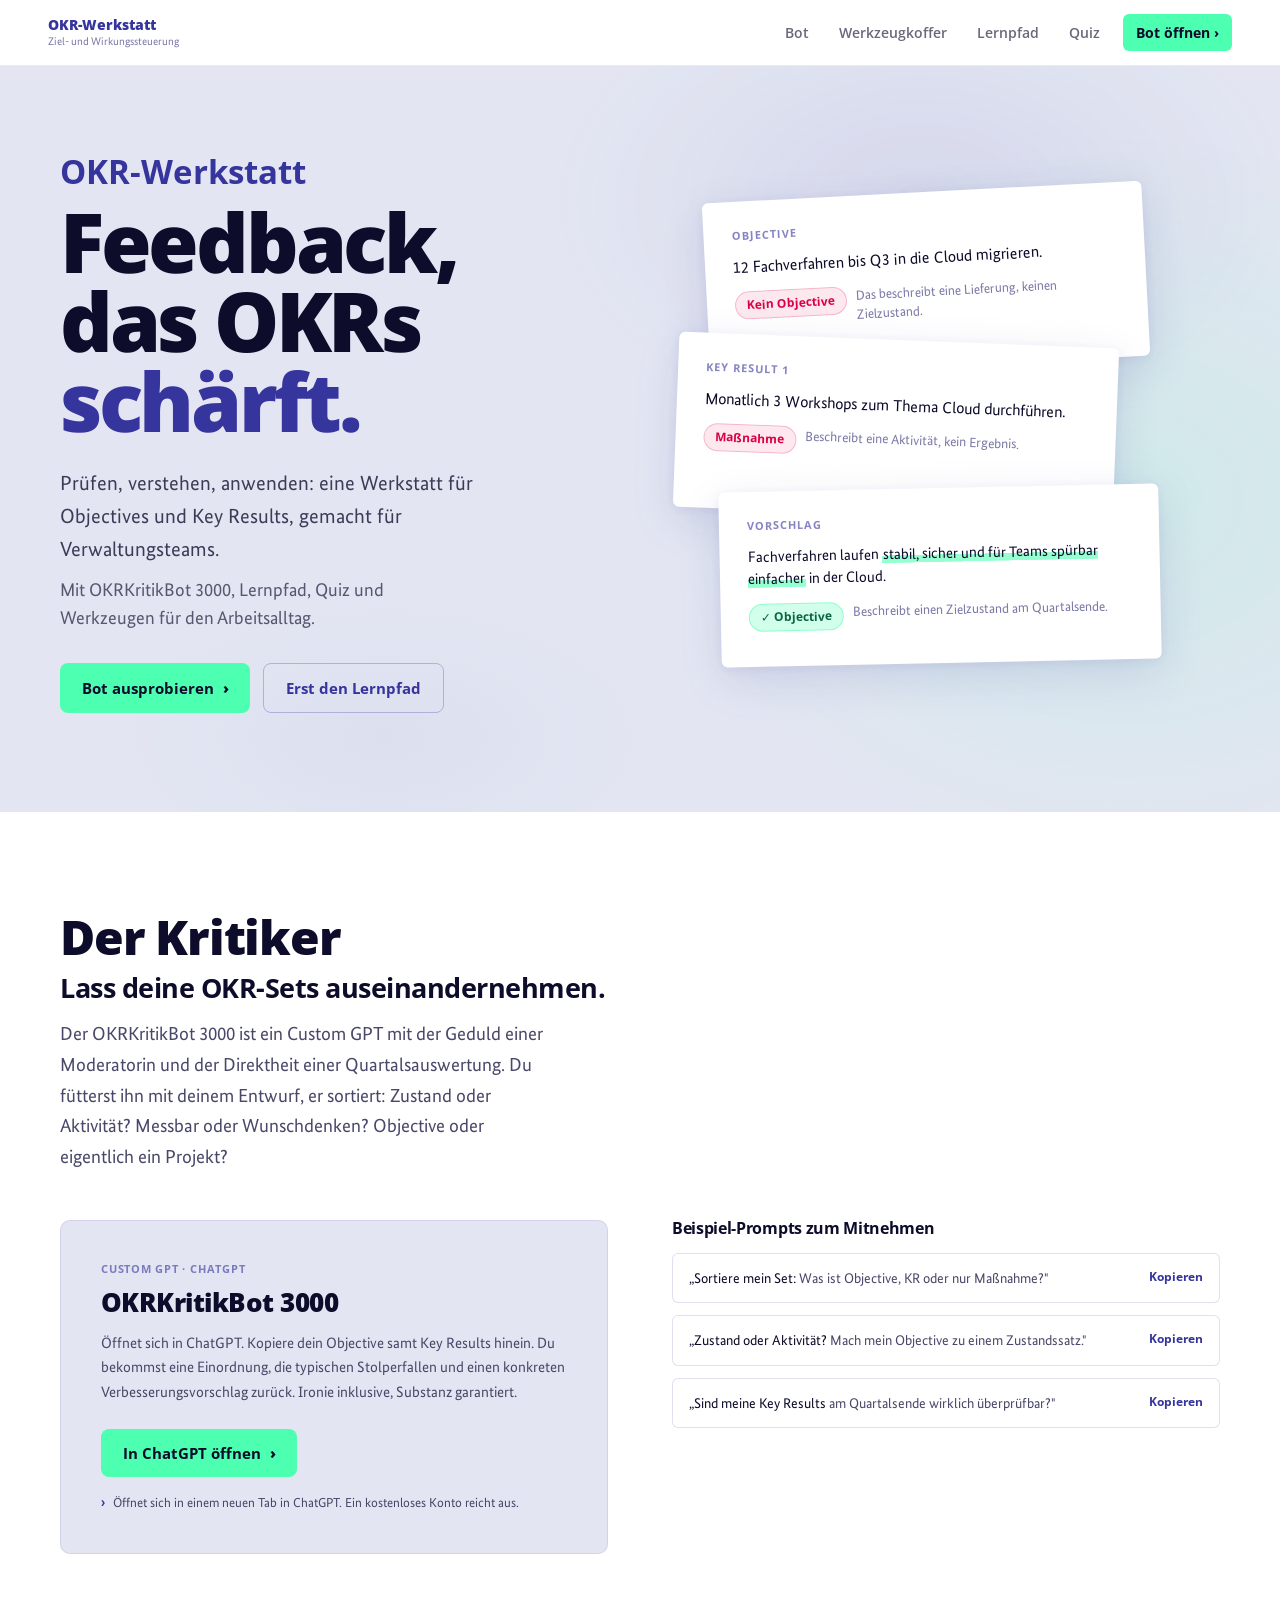
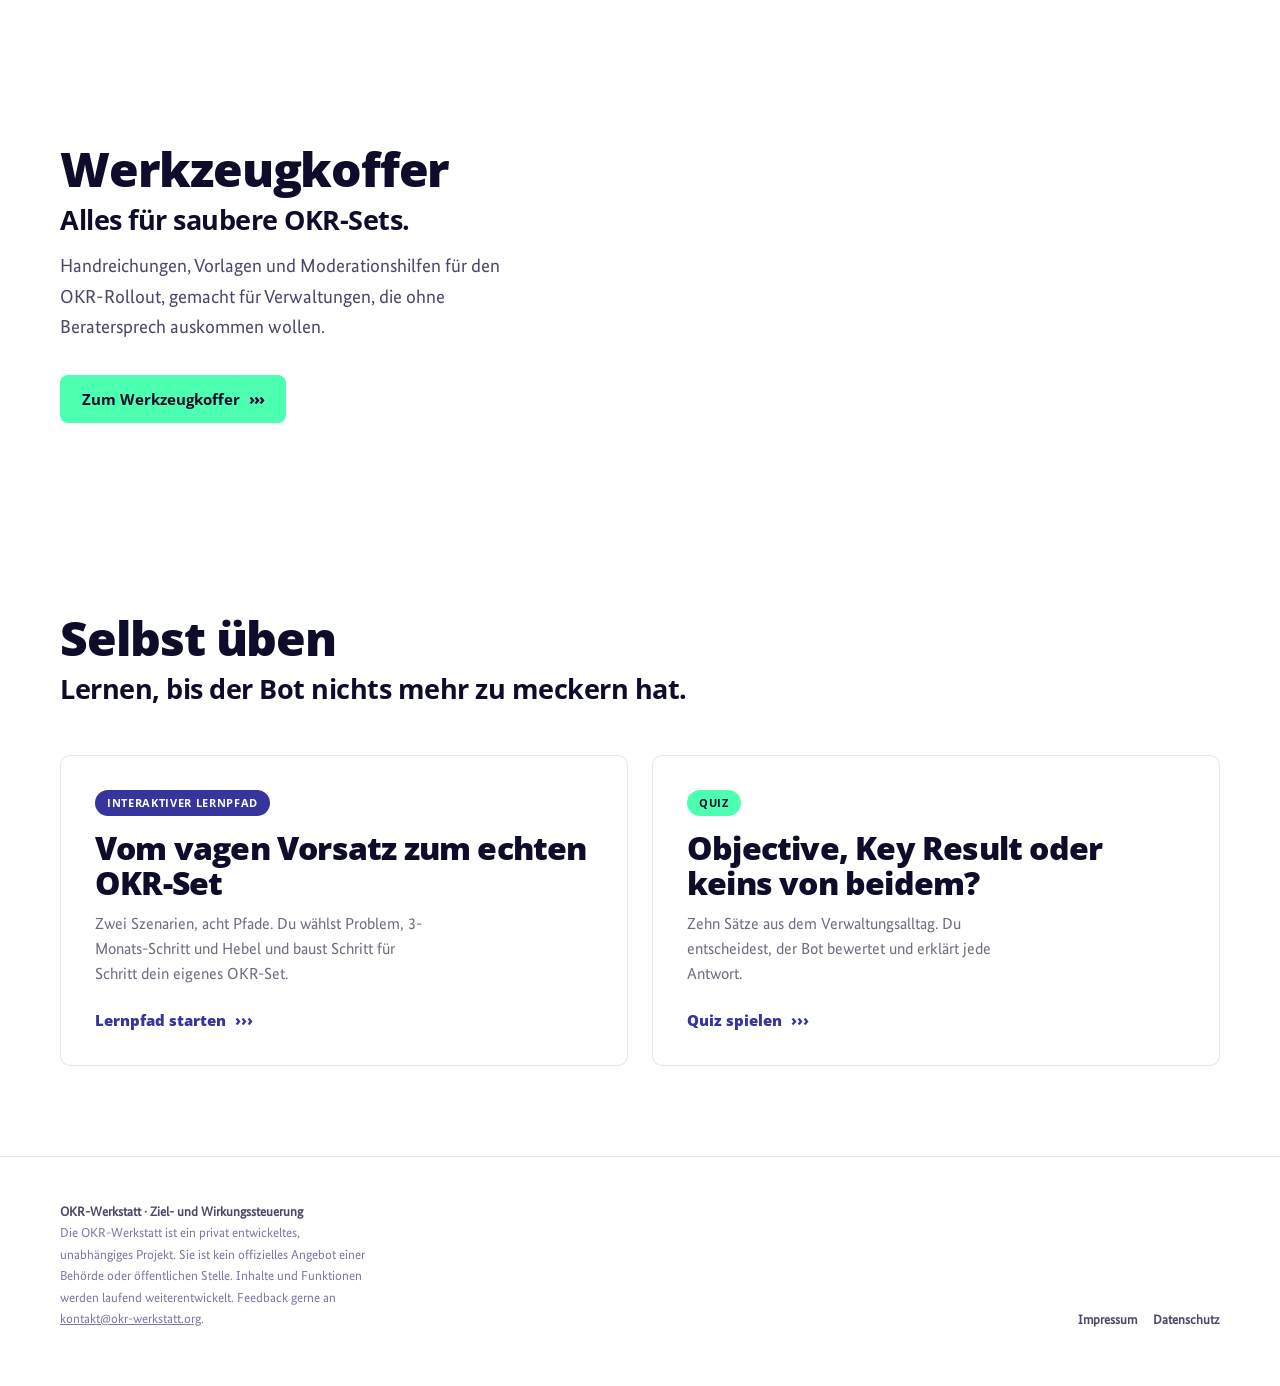
==== commit de1a3a59: "Clarify independent private project status" ====
--- a/index.html
+++ b/index.html
@@ -5,7 +5,7 @@
 <meta name="viewport" content="width=device-width, initial-scale=1.0" />
 <meta name="description" content="Die OKR-Werkstatt für Verwaltungsteams: OKRs prüfen, verstehen und mit praktischen Werkzeugen anwenden." />
 <title>OKR-Werkstatt | Ziel- und Wirkungssteuerung</title>
-<link rel="stylesheet" href="shared/tokens.css" />
+<link rel="stylesheet" href="shared/tokens.css?v=20260625-2" />
 <style>
   :root { --accent: #4DFFB0; --accent-ink: #0D0C2B; --r-card: 6px; --r-panel: 10px; }
   .wrap { width: min(1160px, 92vw); margin-inline: auto; }
@@ -165,6 +165,75 @@
   footer.site .flinks { display: flex; gap: 16px; flex-wrap: wrap; }
   footer.site .flinks a { color: var(--fg-2); font-size: 13px; font-weight: 600; text-decoration: none; }
   footer.site .flinks a:hover { color: var(--blau); }
+
+  @media (max-width: 760px) {
+    nav.top { padding: 10px 16px 0; }
+    nav.top .brand .tag strong { font-size: 15px; }
+    nav.top .brand .tag small { font-size: 11.5px; }
+    nav.top .links a.cta { margin-left: 0; padding: 9px 14px; font-size: 14px; }
+
+    .hero { padding: 52px 0 70px; }
+    .hero h1 { font-size: clamp(2.85rem, 13.2vw, 3.35rem); line-height: 0.98; }
+    .hero-product { margin-bottom: 11px; }
+    .hero .sub-1 { margin-top: 24px; font-size: 1.08rem; line-height: 1.58; }
+    .hero .sub-2 { margin-top: 12px; font-size: 1rem; line-height: 1.55; }
+    .hero-cta { display: grid; gap: 11px; width: min(100%, 280px); margin-top: 26px; }
+    .hero-cta .btn { justify-content: center; min-height: 52px; }
+
+    .hero-docs {
+      display: flex;
+      flex-direction: column;
+      align-items: center;
+      height: auto;
+      margin: 42px auto 0;
+      padding: 0 7px 12px;
+    }
+    .doc-card {
+      position: relative;
+      top: auto !important;
+      left: auto !important;
+      width: 100%;
+      max-width: 350px;
+      min-height: 0;
+      padding: 21px 22px;
+    }
+    .doc-card + .doc-card { margin-top: -7px; }
+    .doc-card:nth-child(1) { transform: rotate(-1.5deg); }
+    .doc-card:nth-child(2) { transform: rotate(1.2deg); }
+    .doc-card:nth-child(3) { transform: rotate(-0.7deg); }
+    .dc-meta, .dc-field { font-size: 12px; }
+    .dc-text, .dc-better { font-size: 16.5px; }
+    .dc-ann { flex-wrap: wrap; gap: 8px; margin-top: 14px; }
+    .dc-pill { font-size: 12.5px; }
+    .dc-note { flex-basis: 100%; font-size: 14.5px; line-height: 1.48; }
+
+    .sec-pad { padding: 64px 0 72px; }
+    .sec-title { font-size: 2.15rem; }
+    .sec-subhead { font-size: 1.35rem; line-height: 1.22; }
+    .sec-sub { font-size: 1.05rem; line-height: 1.62; }
+    .bot-grid { margin-top: 34px; gap: 30px; }
+    .bot-card { padding: 25px 22px 27px; }
+    .bot-card .robo { font-size: 12px; opacity: .72; }
+    .bot-card p { font-size: 16px; }
+    .embed-note { font-size: 14px; line-height: 1.5; }
+    .prompt { padding: 16px; }
+    .prompt .q { font-size: 15.5px; }
+    .prompt .copy { font-size: 13px; }
+    .kt-phase .kt-n { font-size: 12px; }
+    .kt-phase h4 { font-size: 1.08rem; }
+    .kt-phase p { font-size: 15px; color: var(--fg-2); }
+    .entries { gap: 16px; margin-top: 34px; }
+    .tile { min-height: 0; padding: 24px 22px 26px; }
+    .tile .tlabel { font-size: 12px; }
+    .tile h3 { font-size: 1.55rem; line-height: 1.14; }
+    .tile p { font-size: 16px; color: var(--fg-2); }
+    footer.site .fnote, footer.site .flinks a { font-size: 14px; }
+  }
+
+  @media (max-width: 350px) {
+    nav.top .brand .tag small { display: none; }
+    .hero h1 { font-size: 2.7rem; }
+  }
 </style>
 </head>
 <body>
@@ -180,6 +249,11 @@
     <a href="lernpfad.html" class="nav-hide">Lernpfad</a>
     <a href="quiz.html" class="nav-hide">Quiz</a>
     <a href="#bot" class="cta">Bot öffnen ›</a>
+  </div>
+  <div class="mobile-nav" aria-label="Bereiche">
+    <a href="werkzeugkoffer.html">Werkzeugkoffer</a>
+    <a href="lernpfad.html">Lernpfad</a>
+    <a href="quiz.html">Quiz</a>
   </div>
 </nav>
 
@@ -304,7 +378,7 @@
 <!-- ══ FOOTER ══ -->
 <footer class="site">
   <div class="wrap">
-    <p class="fnote"><b>OKR-Werkstatt · Ziel- und Wirkungssteuerung</b><br>Die OKR-Werkstatt ist ein öffentlicher Prototyp. Inhalte und Funktionen werden laufend weiterentwickelt. Feedback gerne an <a href="mailto:kontakt@okr-werkstatt.org">kontakt@okr-werkstatt.org</a>.</p>
+    <p class="fnote"><b>OKR-Werkstatt · Ziel- und Wirkungssteuerung</b><br>Die OKR-Werkstatt ist ein privat entwickeltes, unabhängiges Projekt. Sie ist kein offizielles Angebot einer Behörde oder öffentlichen Stelle. Inhalte und Funktionen werden laufend weiterentwickelt. Feedback gerne an <a href="mailto:kontakt@okr-werkstatt.org">kontakt@okr-werkstatt.org</a>.</p>
     <div class="flinks">
       <a href="impressum.html">Impressum</a>
       <a href="datenschutz.html">Datenschutz</a>
--- a/shared/tokens.css
+++ b/shared/tokens.css
@@ -66,7 +66,12 @@
 
 * { margin: 0; padding: 0; box-sizing: border-box; }
 
-html { scroll-behavior: smooth; -webkit-font-smoothing: antialiased; }
+html {
+  scroll-behavior: smooth;
+  -webkit-font-smoothing: antialiased;
+  -webkit-text-size-adjust: 100%;
+  text-size-adjust: 100%;
+}
 
 body {
   font-family: var(--body);
@@ -80,6 +85,56 @@
 h1,h2,h3,h4 { font-family: var(--display); font-weight: 700; letter-spacing: -0.02em; line-height: 1.05; }
 
 a { color: inherit; }
+
+.mobile-nav { display: none; }
+
+@media (max-width: 760px) {
+  nav.top {
+    flex-wrap: wrap;
+    row-gap: 0;
+  }
+
+  nav.top .mobile-nav {
+    display: grid;
+    grid-template-columns: repeat(3, minmax(0, 1fr));
+    width: 100%;
+    margin-top: 9px;
+    padding-top: 7px;
+    border-top: 1px solid rgba(54,52,157,0.1);
+  }
+
+  nav.top .mobile-nav a {
+    display: flex;
+    align-items: center;
+    justify-content: center;
+    min-width: 0;
+    min-height: 40px;
+    padding: 8px 4px;
+    color: var(--fg-muted);
+    font-family: var(--display);
+    font-size: 13px;
+    font-weight: 600;
+    line-height: 1.25;
+    text-align: center;
+    text-decoration: none;
+  }
+
+  nav.top .mobile-nav a + a {
+    border-left: 1px solid rgba(54,52,157,0.1);
+  }
+
+  nav.top .mobile-nav a.act {
+    color: var(--blau);
+    font-weight: 800;
+  }
+
+  nav.top .right a.q,
+  nav.top .links a.cta {
+    min-height: 42px;
+    display: inline-flex;
+    align-items: center;
+  }
+}
 
 .legal-footer {
   padding: 28px clamp(18px, 4vw, 48px);
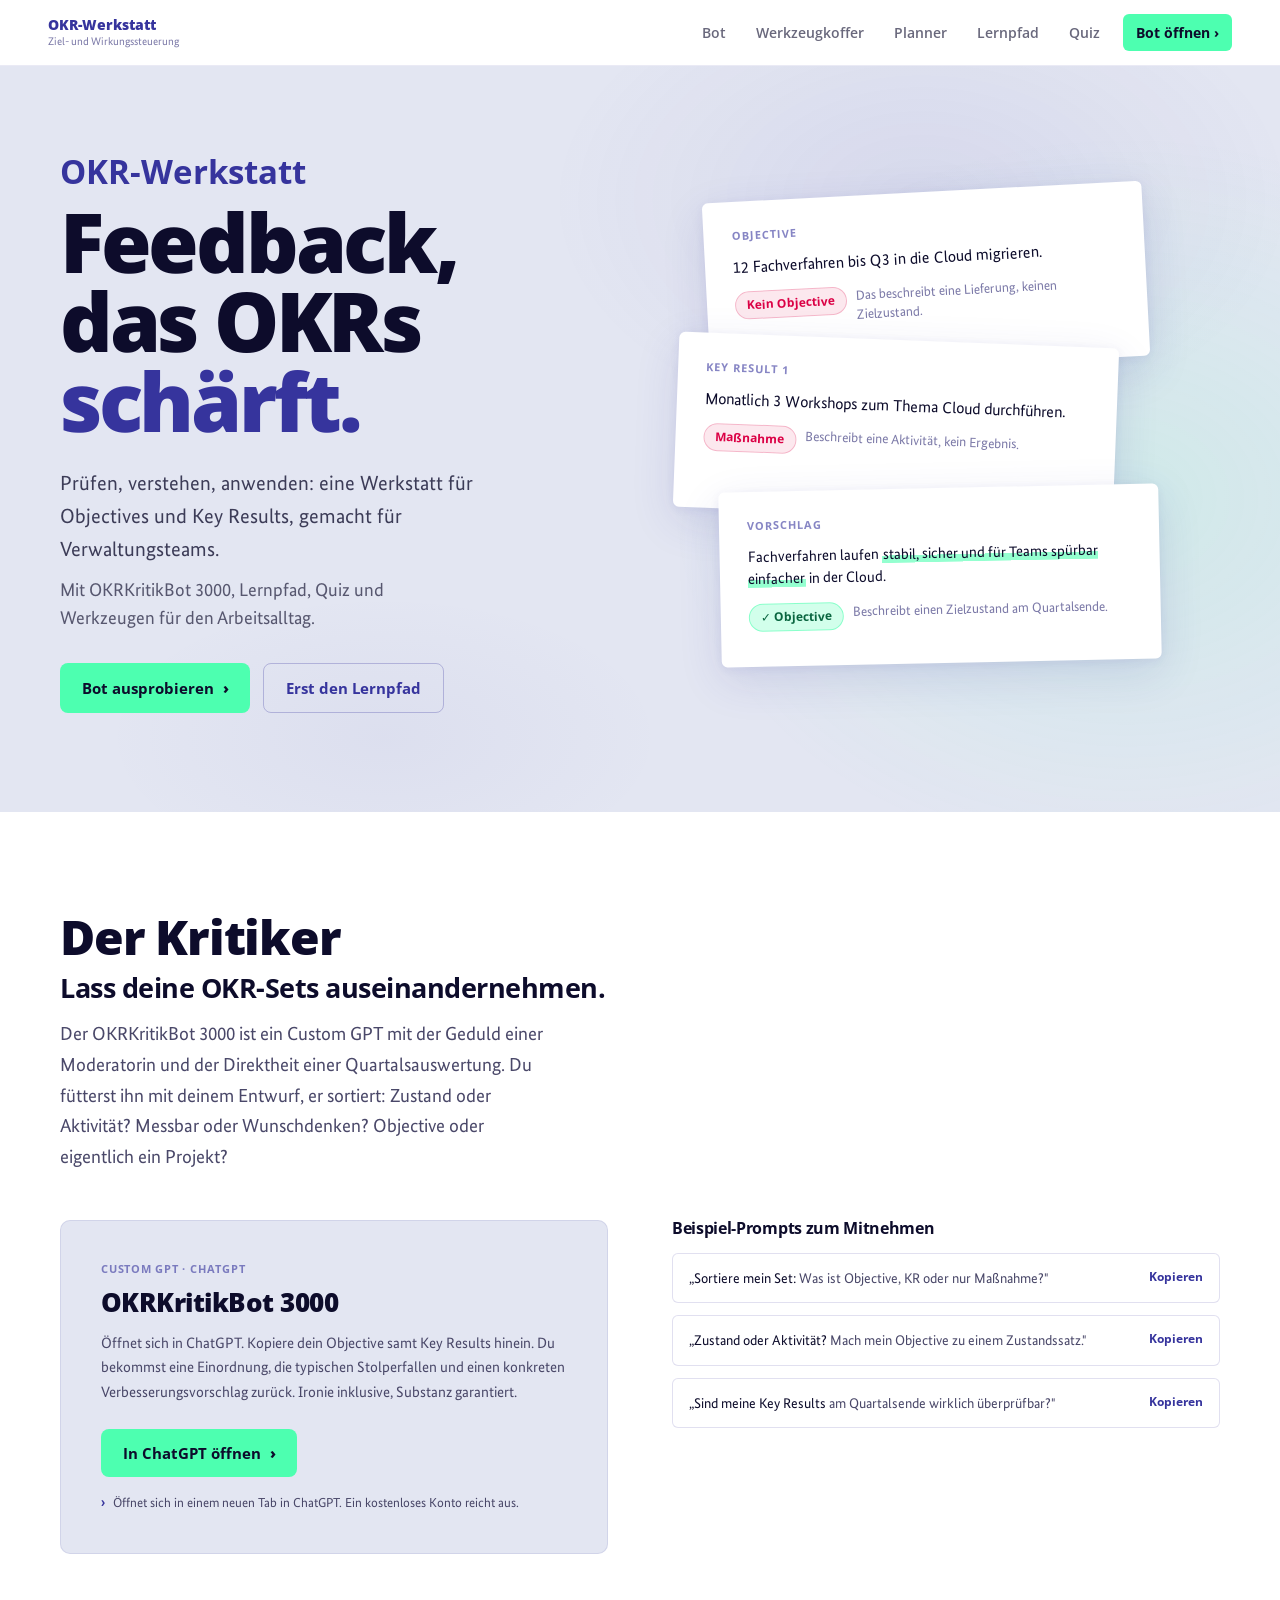
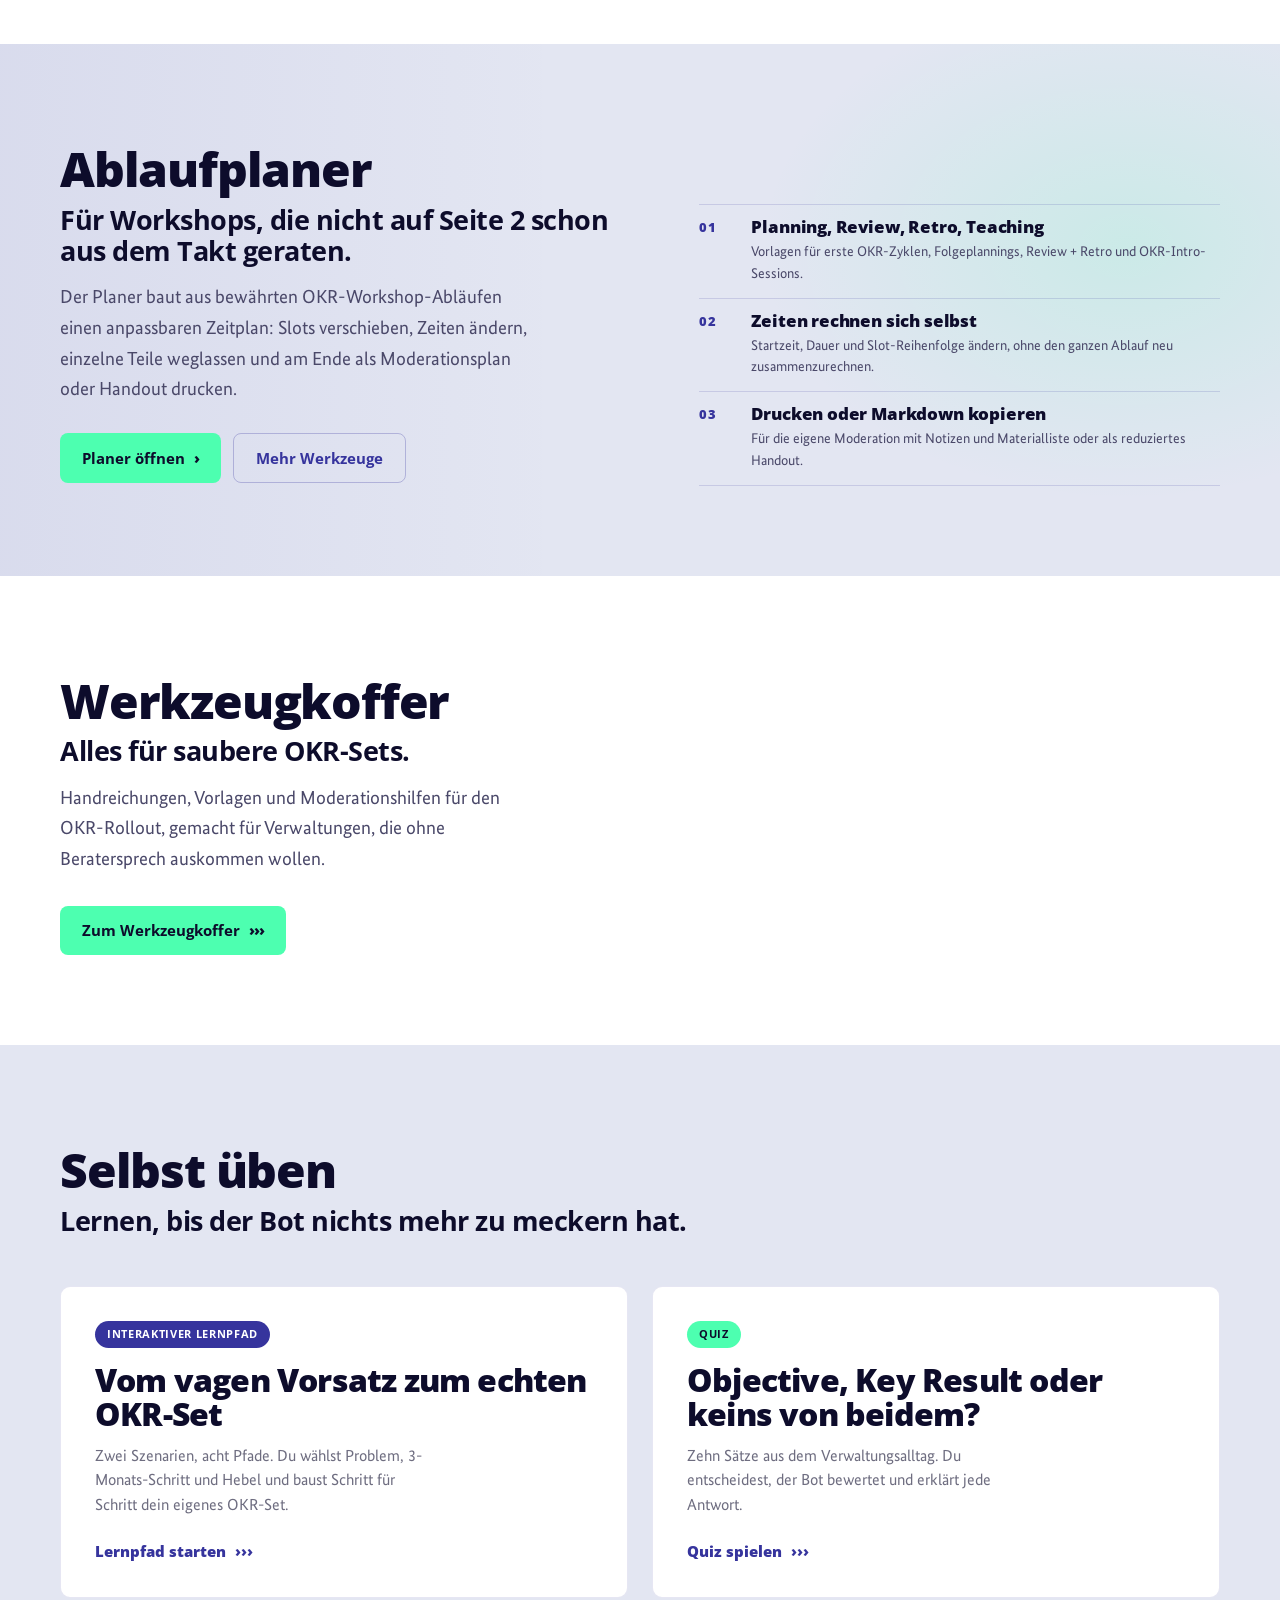
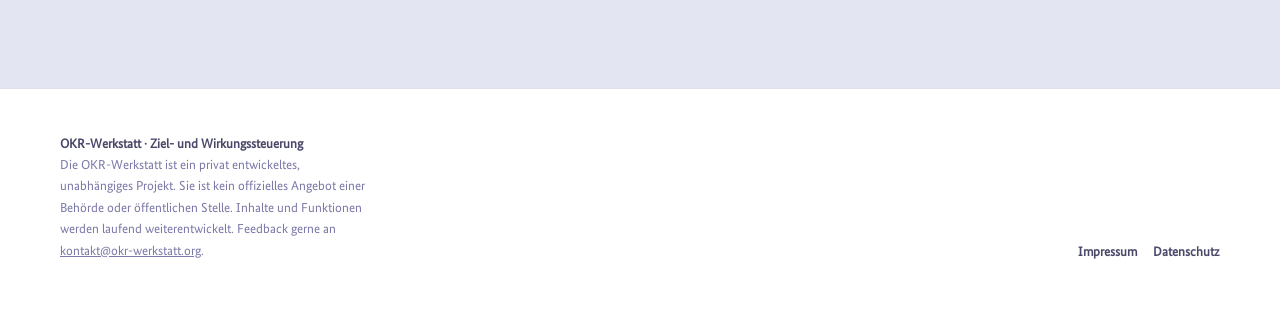
==== commit 6410761b: "Stand 2026-09-06" ====
--- a/index.html
+++ b/index.html
@@ -5,13 +5,14 @@
 <meta name="viewport" content="width=device-width, initial-scale=1.0" />
 <meta name="description" content="Die OKR-Werkstatt für Verwaltungsteams: OKRs prüfen, verstehen und mit praktischen Werkzeugen anwenden." />
 <title>OKR-Werkstatt | Ziel- und Wirkungssteuerung</title>
-<link rel="stylesheet" href="shared/tokens.css?v=20260625-2" />
+<link rel="stylesheet" href="shared/tokens.css?v=20260711-1" />
 <style>
   :root { --accent: #4DFFB0; --accent-ink: #0D0C2B; --r-card: 6px; --r-panel: 10px; }
+  *, *::before, *::after { box-sizing: border-box; }
   .wrap { width: min(1160px, 92vw); margin-inline: auto; }
   section { position: relative; }
 
-  /* ══ NAV ══ */
+                 
   nav.top {
     position: sticky; top: 0; z-index: 50;
     display: flex; align-items: center; justify-content: space-between;
@@ -29,7 +30,7 @@
   nav.top .links a.cta:hover { filter: brightness(1.06); }
   @media (max-width: 760px) { .nav-hide { display: none !important; } }
 
-  /* ══ HERO ══ */
+                  
   .hero {
     background: #E3E6F2;
     background-image:
@@ -45,7 +46,7 @@
   }
   @media (max-width: 900px) { .hero-wrap { grid-template-columns: 1fr; } }
 
-  /* headline */
+                
   .hero-product { display: block; font-family: var(--display); font-weight: 700; font-size: 0.4em; letter-spacing: 0; color: var(--blau); margin-bottom: 14px; }
   .hero h1 { font-family: var(--display); font-weight: 800; font-size: clamp(3.2rem, 6.4vw, 5.5rem); letter-spacing: -0.04em; line-height: 0.97; color: var(--dunkel); margin: 0; }
   .hero h1 .hl { color: var(--blau); }
@@ -53,7 +54,7 @@
   .hero .sub-2 { margin-top: 10px; font-size: clamp(1rem, 1.5vw, 1.15rem); line-height: 1.55; color: rgba(13,12,43,0.66); max-width: 44ch; }
   .hero-cta { display: flex; gap: 13px; margin-top: 30px; flex-wrap: wrap; }
 
-  /* ══ BUTTONS ══ */
+                     
   .btn { font-family: var(--display); font-weight: 700; font-size: 15px; cursor: pointer; border: none; border-radius: 8px; padding: 13px 22px; text-decoration: none; display: inline-flex; align-items: center; gap: 9px; transition: transform .15s, filter .2s, background .2s; }
   .btn:active { transform: scale(0.97); }
   .btn .ch { font-weight: 800; letter-spacing: -0.06em; }
@@ -66,7 +67,7 @@
   .btn-ghost { background: transparent; color: #fff; border: 1.5px solid rgba(255,255,255,0.4); }
   .btn-ghost:hover { background: rgba(255,255,255,0.1); }
 
-  /* ══ STACKED DOC CARDS ══ */
+                               
   .hero-docs {
     position: relative; height: clamp(450px, 54vh, 540px);
   }
@@ -100,14 +101,19 @@
     .doc-card:nth-child(3) { top: 220px; left: 30px; }
   }
 
-  /* ══ SECTIONS ══ */
+                      
   .sec-pad { padding: clamp(60px, 10vh, 120px) 0; }
   .kicker-num { font-family: var(--display); font-weight: 800; font-size: 13px; color: var(--blau); letter-spacing: 0.03em; }
   .sec-title { font-size: clamp(1.9rem, 4vw, 3rem); font-weight: 800; letter-spacing: -0.025em; line-height: 1.04; margin-top: 10px; text-wrap: balance; }
   .sec-sub { font-size: clamp(1rem, 1.5vw, 1.18rem); color: var(--fg-2); max-width: 54ch; margin-top: 16px; line-height: 1.62; }
   .sec-subhead { font-family: var(--display); font-weight: 700; font-size: clamp(1.25rem, 2.2vw, 1.7rem); letter-spacing: -0.018em; line-height: 1.15; color: var(--dunkel); margin-top: 10px; }
-
-  /* ══ BOT SECTION ══ */
+  .sec-title,
+  .sec-sub,
+  .sec-subhead,
+  .planner-point h3,
+  .planner-point p { overflow-wrap: break-word; }
+
+                         
   .bot { background: #fff; }
   .bot-grid { display: grid; grid-template-columns: 1fr 1fr; gap: clamp(34px, 5vw, 64px); align-items: start; margin-top: 48px; }
   @media (max-width: 900px) { .bot-grid { grid-template-columns: 1fr; } }
@@ -128,7 +134,60 @@
   .prompt .copy { margin-left: auto; font-family: var(--display); font-weight: 700; font-size: 12px; color: var(--blau); white-space: nowrap; padding-left: 8px; }
   .prompt.copied .copy { color: var(--kirsche); }
 
-  /* ══ WERKZEUGKOFFER TEASER ══ */
+                             
+  .planner-teaser {
+    background: var(--lavendel);
+    background-image:
+      linear-gradient(90deg, rgba(54,52,157,0.06), transparent 44%),
+      radial-gradient(ellipse 42% 70% at 88% 38%, rgba(77,255,176,0.16) 0%, transparent 68%);
+  }
+  .planner-grid {
+    display: grid;
+    grid-template-columns: minmax(0, 1.05fr) minmax(280px, 0.95fr);
+    gap: clamp(34px, 5vw, 68px);
+    align-items: start;
+  }
+  @media (max-width: 860px) { .planner-grid { grid-template-columns: 1fr; } }
+  .planner-actions { display: flex; gap: 12px; flex-wrap: wrap; margin-top: 28px; }
+  .planner-points {
+    display: grid;
+    gap: 0;
+    border-top: 1px solid rgba(54,52,157,0.16);
+  }
+  .planner-point {
+    display: grid;
+    grid-template-columns: 36px minmax(0, 1fr);
+    gap: 16px;
+    padding: 18px 0;
+    border-bottom: 1px solid rgba(54,52,157,0.16);
+  }
+  .planner-point .pn {
+    font-family: var(--display);
+    font-weight: 800;
+    color: var(--blau);
+    font-size: 13px;
+    letter-spacing: 0.08em;
+  }
+  .planner-point h3 {
+    font-family: var(--display);
+    font-weight: 800;
+    font-size: 1.08rem;
+    color: var(--dunkel);
+    letter-spacing: -0.01em;
+  }
+  .planner-point p {
+    margin-top: 5px;
+    color: var(--fg-2);
+    line-height: 1.55;
+    font-size: 14px;
+  }
+                                                                                                                                 
+  @media (min-width: 861px) {
+    .planner-points { margin-top: 70px; }
+    .planner-point { padding: 13px 0; }
+  }
+
+                                   
   .koffer-teaser { margin-top: 44px; }
   .kt-phases { display: grid; grid-template-columns: repeat(3, 1fr); gap: clamp(20px, 4vw, 48px); }
   @media (max-width: 720px) { .kt-phases { grid-template-columns: 1fr; gap: 0; } }
@@ -141,7 +200,8 @@
   .kt-count { font-family: var(--display); font-weight: 700; font-size: 14px; color: rgba(54,52,157,0.55); }
   .kt-count strong { color: var(--blau); }
 
-  /* ══ ENTRY TILES ══ */
+                         
+  .entries-sec { background: var(--lavendel); }
   .entries { display: grid; grid-template-columns: 1fr 1fr; gap: 24px; margin-top: 50px; }
   @media (max-width: 820px) { .entries { grid-template-columns: 1fr; } }
   .tile { position: relative; overflow: hidden; border-radius: var(--r-panel); padding: clamp(24px, 3vw, 34px); text-decoration: none; min-height: 248px; display: flex; flex-direction: column; background: #fff; border: 1.5px solid rgba(54,52,157,0.12); color: var(--dunkel); transition: transform .2s var(--ease), box-shadow .2s var(--ease), border-color .2s var(--ease); }
@@ -157,7 +217,7 @@
   .tile .big-chev { display: none; }
 
 
-  /* ══ FOOTER ══ */
+                    
   footer.site { background: #fff; border-top: 1px solid var(--line); padding: 44px 0 56px; }
   footer.site .wrap { display: flex; justify-content: space-between; align-items: flex-end; gap: 30px; flex-wrap: wrap; }
   footer.site .fnote { font-size: 13px; color: var(--fg-muted); line-height: 1.65; max-width: 44ch; }
@@ -219,6 +279,10 @@
     .prompt { padding: 16px; }
     .prompt .q { font-size: 15.5px; }
     .prompt .copy { font-size: 13px; }
+    .planner-actions { display: grid; width: min(100%, 280px); }
+    .planner-actions .btn { justify-content: center; min-height: 52px; }
+    .planner-point { grid-template-columns: 30px minmax(0, 1fr); gap: 12px; padding: 18px 0; }
+    .planner-point p { font-size: 15px; }
     .kt-phase .kt-n { font-size: 12px; }
     .kt-phase h4 { font-size: 1.08rem; }
     .kt-phase p { font-size: 15px; color: var(--fg-2); }
@@ -238,7 +302,7 @@
 </head>
 <body>
 
-<!-- ══ NAV ══ -->
+
 <nav class="top">
   <div class="brand">
     <span class="tag"><strong>OKR-Werkstatt</strong><small>Ziel- und Wirkungssteuerung</small></span>
@@ -246,22 +310,24 @@
   <div class="links">
     <a href="#bot" class="nav-hide">Bot</a>
     <a href="#werkzeugkoffer" class="nav-hide">Werkzeugkoffer</a>
+    <a href="planner.html" class="nav-hide">Planner</a>
     <a href="lernpfad.html" class="nav-hide">Lernpfad</a>
     <a href="quiz.html" class="nav-hide">Quiz</a>
     <a href="#bot" class="cta">Bot öffnen ›</a>
   </div>
   <div class="mobile-nav" aria-label="Bereiche">
     <a href="werkzeugkoffer.html">Werkzeugkoffer</a>
+    <a href="planner.html">Planner</a>
     <a href="lernpfad.html">Lernpfad</a>
     <a href="quiz.html">Quiz</a>
   </div>
 </nav>
 
-<!-- ══ HERO ══ -->
+
 <header class="hero" data-screen-label="Hero">
   <div class="wrap hero-wrap">
 
-    <!-- LEFT: text -->
+    
     <div class="hero-text">
       <h1><span class="hero-product">OKR-Werkstatt</span>Feedback,<br>das OKRs<br><span class="hl">schärft.</span></h1>
       <p class="sub-1">Prüfen, verstehen, anwenden: eine Werkstatt für Objectives und Key Results, gemacht für Verwaltungsteams.</p>
@@ -272,9 +338,9 @@
       </div>
     </div>
 
-    <!-- RIGHT: stacked doc cards -->
+    
     <div class="hero-docs">
-      <!-- Doc 1: bad objective -->
+      
       <div class="doc-card">
         <div class="dc-meta">Objective</div>
         <div class="dc-text">12 Fachverfahren bis Q3 in die Cloud migrieren.</div>
@@ -283,7 +349,7 @@
           <span class="dc-note">Das beschreibt eine Lieferung, keinen Zielzustand.</span>
         </div>
       </div>
-      <!-- Doc 2: bad KR -->
+      
       <div class="doc-card">
         <div class="dc-meta">Key Result 1</div>
         <div class="dc-text">Monatlich 3 Workshops zum Thema Cloud durchführen.</div>
@@ -292,7 +358,7 @@
           <span class="dc-note">Beschreibt eine Aktivität, kein Ergebnis.</span>
         </div>
       </div>
-      <!-- Doc 3: better version -->
+      
       <div class="doc-card">
         <div class="dc-meta">Vorschlag</div>
         <div class="dc-better">Fachverfahren laufen <span class="dc-swipe">stabil, sicher und für Teams spürbar einfacher</span> in der Cloud.</div>
@@ -306,7 +372,7 @@
   </div>
 </header>
 
-<!-- ══ BOT SECTION ══ -->
+
 <section class="bot sec-pad" id="bot" data-screen-label="Bot">
   <div class="wrap">
     <h2 class="sec-title">Der Kritiker</h2>
@@ -339,7 +405,45 @@
   </div>
 </section>
 
-<!-- ══ WERKZEUGKOFFER ══ -->
+
+<section class="planner-teaser sec-pad" id="planner" data-screen-label="Ablaufplaner">
+  <div class="wrap planner-grid">
+    <div>
+      <h2 class="sec-title">Ablaufplaner</h2>
+      <p class="sec-subhead">Für Workshops, die nicht auf Seite 2 schon aus dem Takt geraten.</p>
+      <p class="sec-sub">Der Planer baut aus bewährten OKR-Workshop-Abläufen einen anpassbaren Zeitplan: Slots verschieben, Zeiten ändern, einzelne Teile weglassen und am Ende als Moderationsplan oder Handout drucken.</p>
+      <div class="planner-actions">
+        <a class="btn btn-mint" href="planner.html">Planer öffnen <span class="ch">›</span></a>
+        <a class="btn btn-outline" href="werkzeugkoffer.html">Mehr Werkzeuge</a>
+      </div>
+    </div>
+    <div class="planner-points" aria-label="Funktionen des Ablaufplaners">
+      <div class="planner-point">
+        <span class="pn">01</span>
+        <div>
+          <h3>Planning, Review, Retro, Teaching</h3>
+          <p>Vorlagen für erste OKR-Zyklen, Folgeplannings, Review + Retro und OKR-Intro-Sessions.</p>
+        </div>
+      </div>
+      <div class="planner-point">
+        <span class="pn">02</span>
+        <div>
+          <h3>Zeiten rechnen sich selbst</h3>
+          <p>Startzeit, Dauer und Slot-Reihenfolge ändern, ohne den ganzen Ablauf neu zusammenzurechnen.</p>
+        </div>
+      </div>
+      <div class="planner-point">
+        <span class="pn">03</span>
+        <div>
+          <h3>Drucken oder Markdown kopieren</h3>
+          <p>Für die eigene Moderation mit Notizen und Materialliste oder als reduziertes Handout.</p>
+        </div>
+      </div>
+    </div>
+  </div>
+</section>
+
+
 <section class="koffer sec-pad" id="werkzeugkoffer" data-screen-label="Werkzeugkoffer">
   <div class="wrap">
     <h2 class="sec-title">Werkzeugkoffer</h2>
@@ -351,8 +455,8 @@
   </div>
 </section>
 
-<!-- ══ ENTRY TILES ══ -->
-<section class="sec-pad" data-screen-label="Einstiege">
+
+<section class="entries-sec sec-pad" data-screen-label="Einstiege">
   <div class="wrap">
     <h2 class="sec-title">Selbst üben</h2>
     <p class="sec-subhead">Lernen, bis der Bot nichts mehr zu meckern hat.</p>
@@ -375,7 +479,7 @@
   </div>
 </section>
 
-<!-- ══ FOOTER ══ -->
+
 <footer class="site">
   <div class="wrap">
     <p class="fnote"><b>OKR-Werkstatt · Ziel- und Wirkungssteuerung</b><br>Die OKR-Werkstatt ist ein privat entwickeltes, unabhängiges Projekt. Sie ist kein offizielles Angebot einer Behörde oder öffentlichen Stelle. Inhalte und Funktionen werden laufend weiterentwickelt. Feedback gerne an <a href="mailto:kontakt@okr-werkstatt.org">kontakt@okr-werkstatt.org</a>.</p>
@@ -386,7 +490,7 @@
   </div>
 </footer>
 
-<!-- ══ JS ══ -->
+
 <script>
   document.querySelectorAll('.prompt').forEach(function(btn) {
     btn.addEventListener('click', function() {
--- a/shared/tokens.css
+++ b/shared/tokens.css
@@ -1,6 +1,6 @@
-/* ============================================================
-   BMDS / Das Haus: Design Tokens (adapted for OKRKritikBot site)
-   ============================================================ */
+                                                               
+                                                      
+                                                                  
 
 @font-face {
   font-family: 'BundesSans';
@@ -27,7 +27,7 @@
 }
 
 :root {
-  /* Brand palette */
+                     
   --blau:        #36349D;
   --minze:       #4DFFB0;
   --kirsche:     #DB0045;
@@ -45,22 +45,22 @@
   --kirsche-10:  #FCEEE3;
   --kirsche-60:  #E84070;
 
-  /* Semantic (light) */
+                        
   --fg:          var(--dunkel);
   --fg-2:        #4A4869;
   --fg-muted:    #7C7AA8;
   --line:        rgba(54,52,157,0.15);
   --line-strong: rgba(54,52,157,0.35);
 
-  /* Type */
+            
   --display: 'Open Sans', system-ui, sans-serif;
   --body:    'BundesSans', 'Open Sans', system-ui, sans-serif;
 
-  /* Accent: overridable by Tweaks */
+                                     
   --accent:      var(--minze);
   --accent-ink:  var(--dunkel);
 
-  /* Motion */
+              
   --ease: cubic-bezier(0.16, 1, 0.3, 1);
 }
 
@@ -96,11 +96,19 @@
 
   nav.top .mobile-nav {
     display: grid;
-    grid-template-columns: repeat(3, minmax(0, 1fr));
+    grid-template-columns: repeat(auto-fit, minmax(0, 1fr));
     width: 100%;
     margin-top: 9px;
     padding-top: 7px;
     border-top: 1px solid rgba(54,52,157,0.1);
+  }
+
+  nav.top .mobile-nav:has(a:nth-child(3):last-child) {
+    grid-template-columns: 1.35fr 1fr 0.75fr;
+  }
+
+  nav.top .mobile-nav:has(a:nth-child(4):last-child) {
+    grid-template-columns: 1.35fr 0.9fr 1fr 0.75fr;
   }
 
   nav.top .mobile-nav a {
@@ -112,7 +120,7 @@
     padding: 8px 4px;
     color: var(--fg-muted);
     font-family: var(--display);
-    font-size: 13px;
+    font-size: clamp(12px, 3.05vw, 13px);
     font-weight: 600;
     line-height: 1.25;
     text-align: center;
@@ -168,5 +176,5 @@
 
 .legal-footer a:hover { color: var(--blau); }
 
-/* The >>> motif rendered with text for crispness */
+                                                    
 .chev { font-family: var(--display); font-weight: 800; letter-spacing: -0.05em; }
